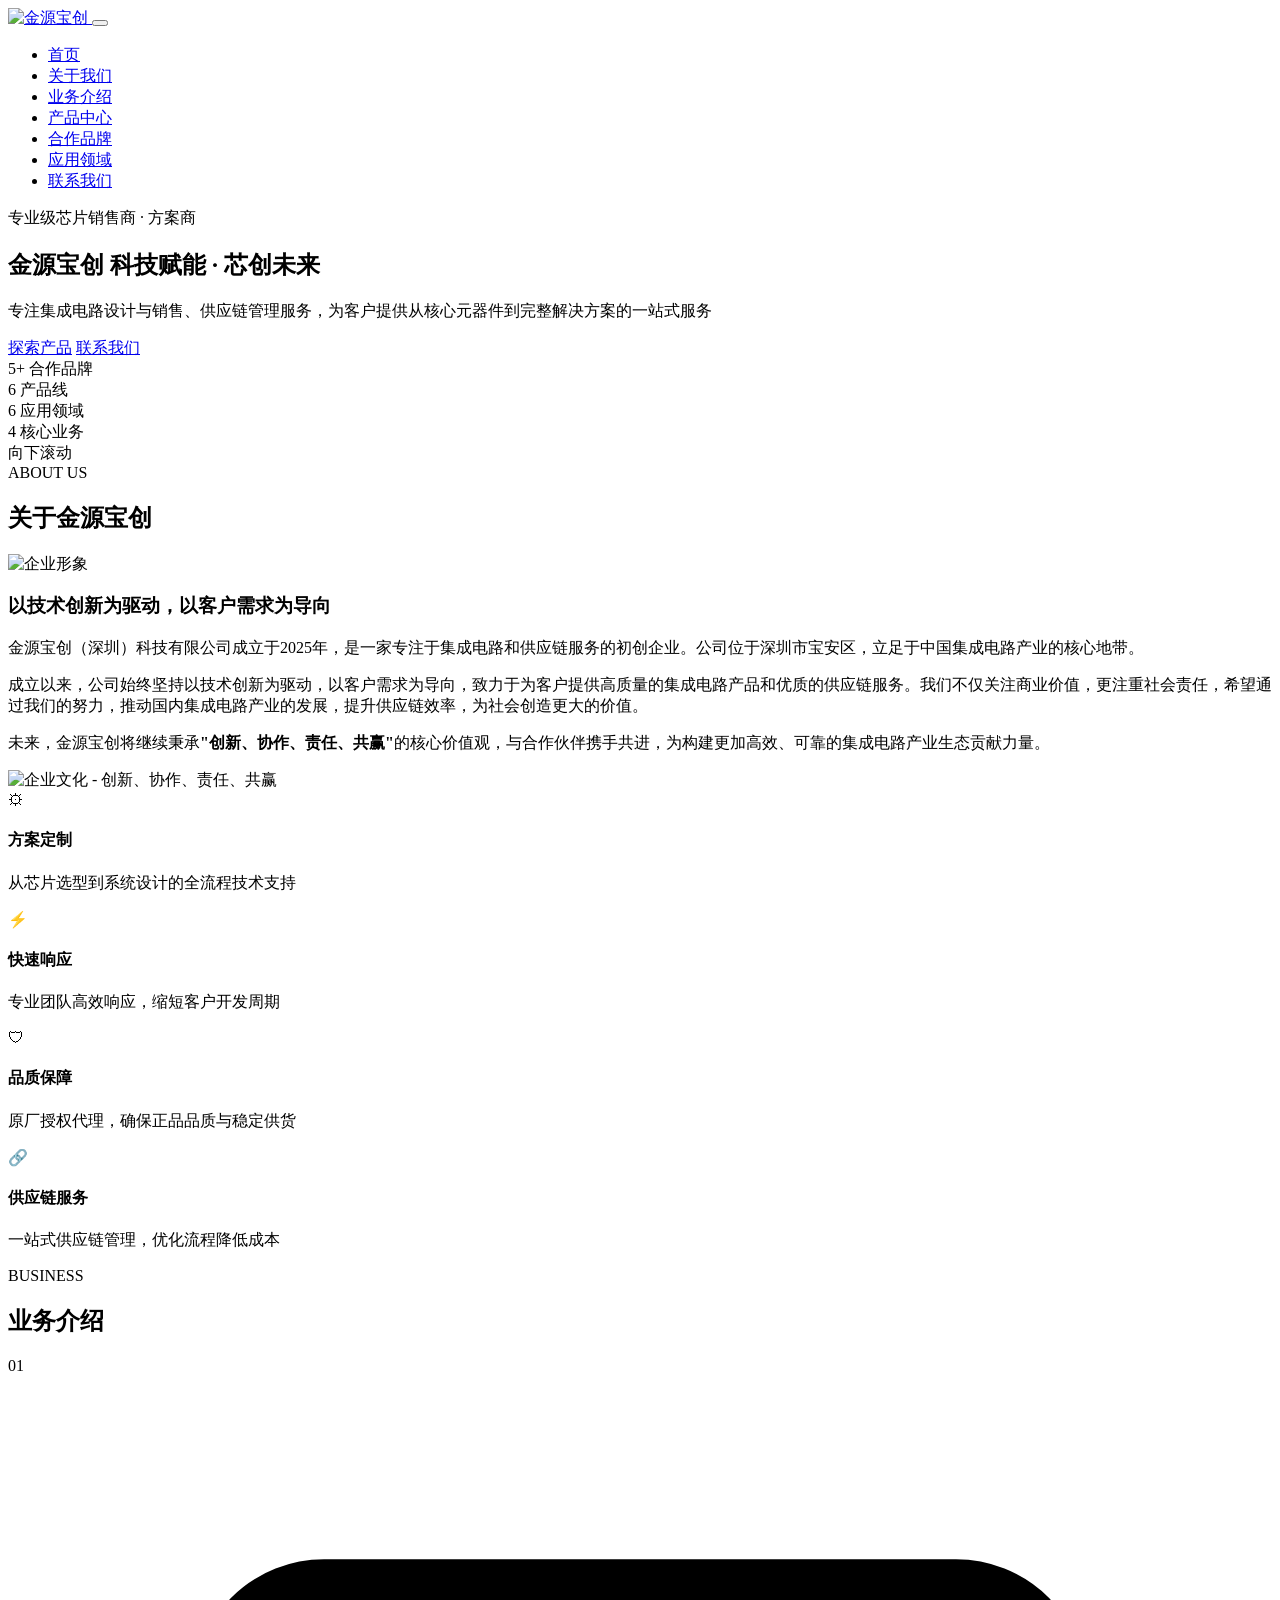
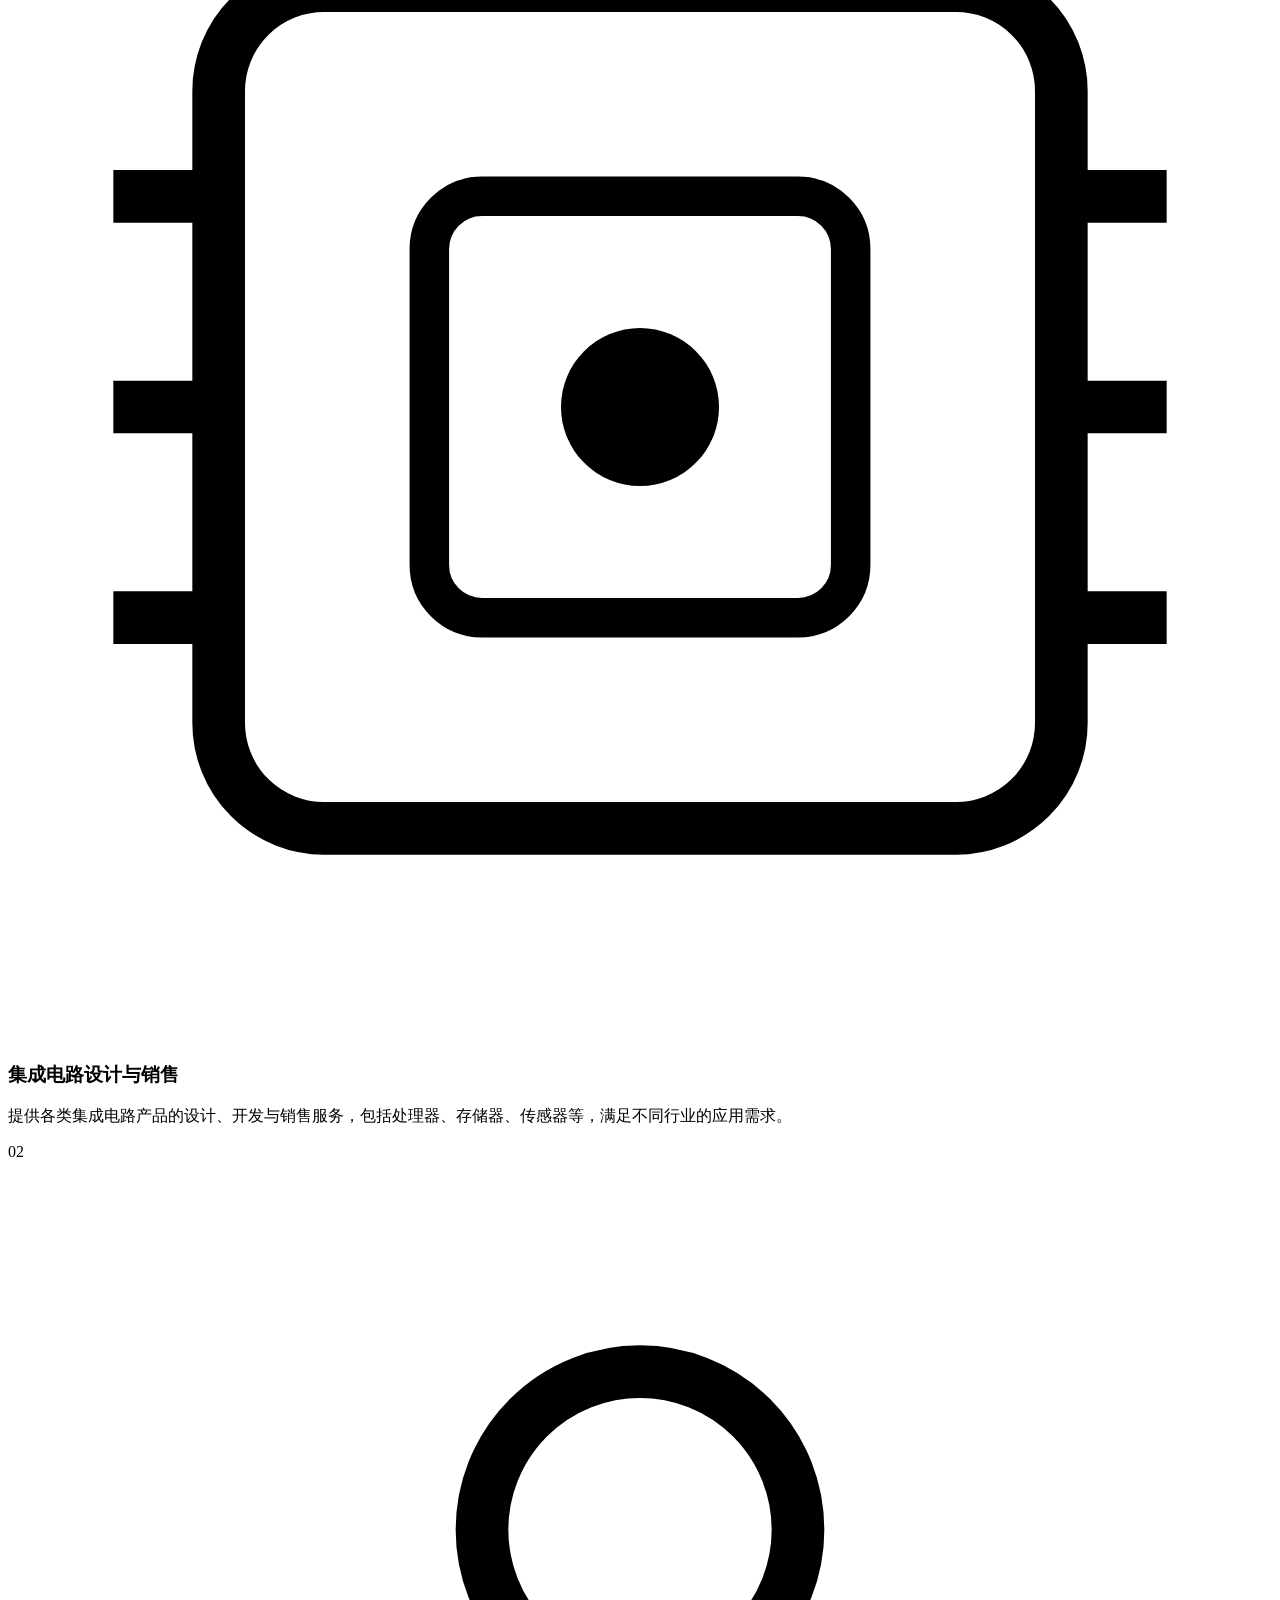
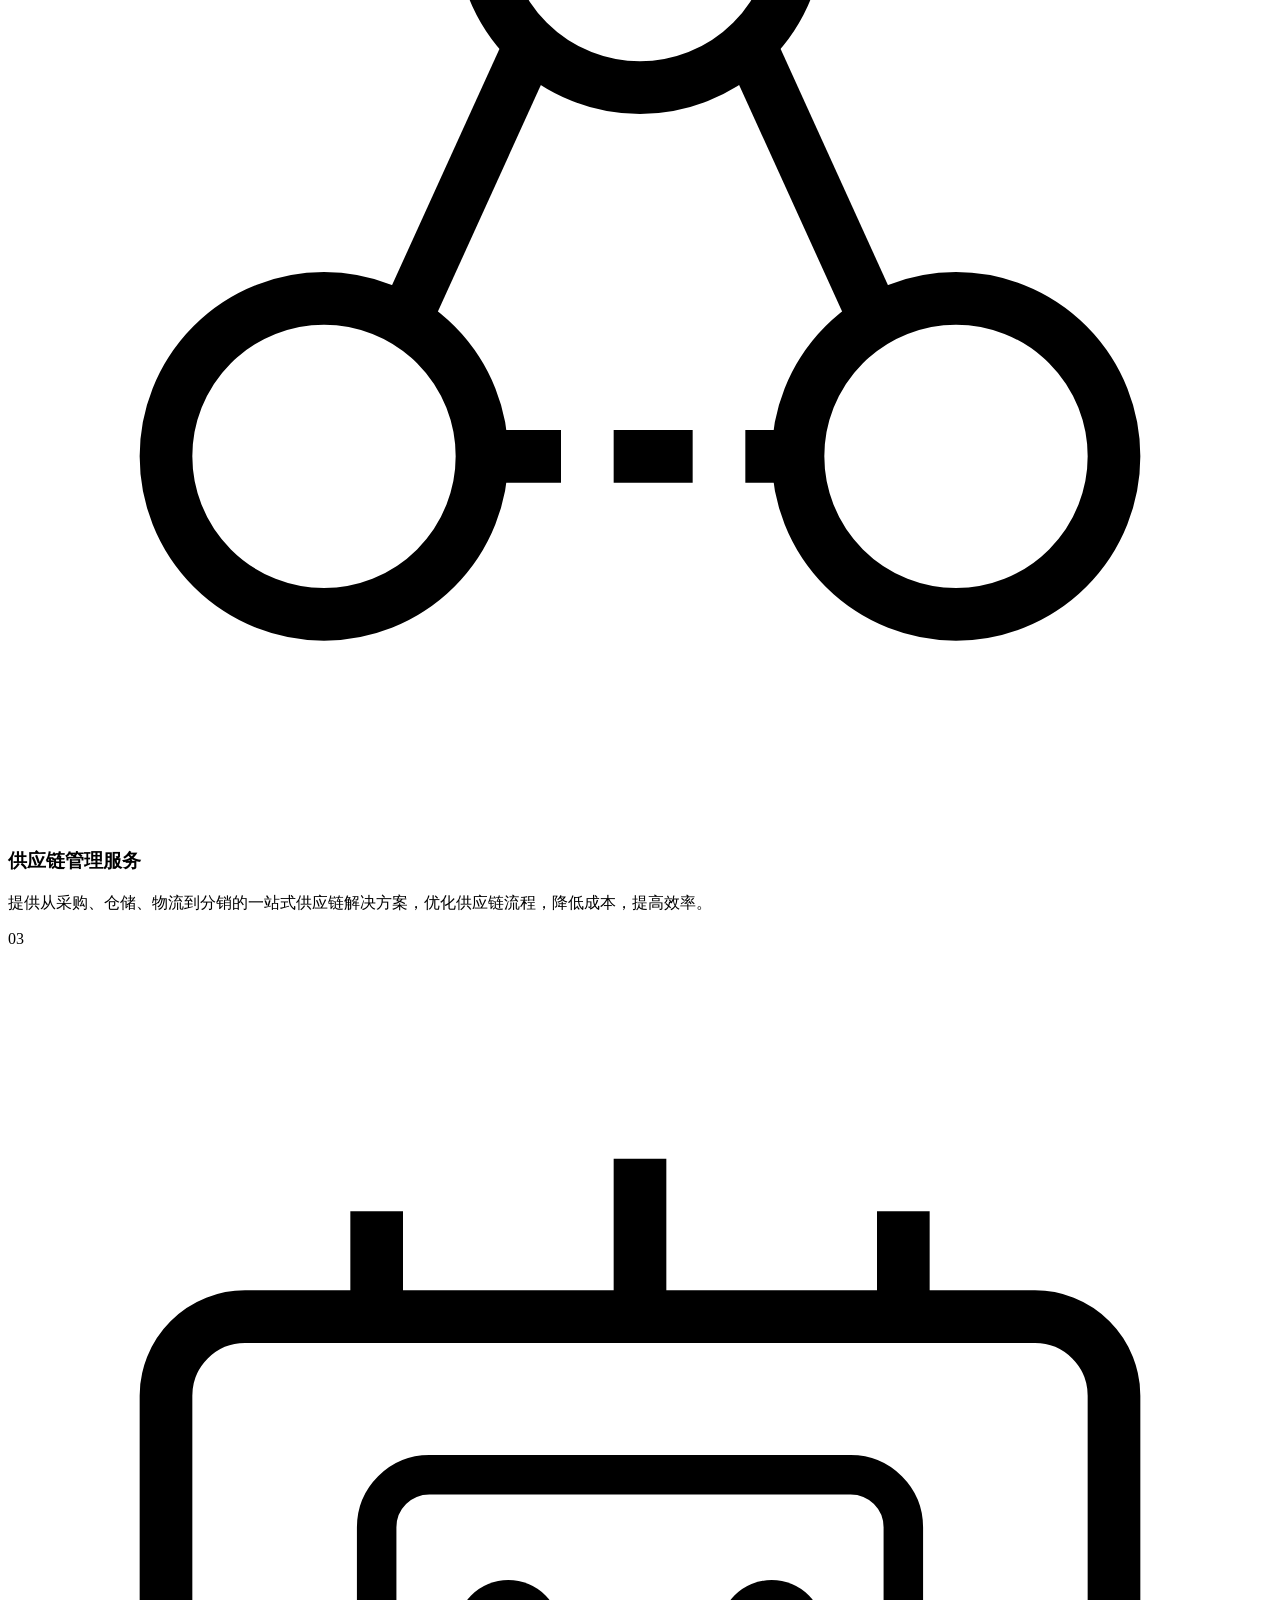
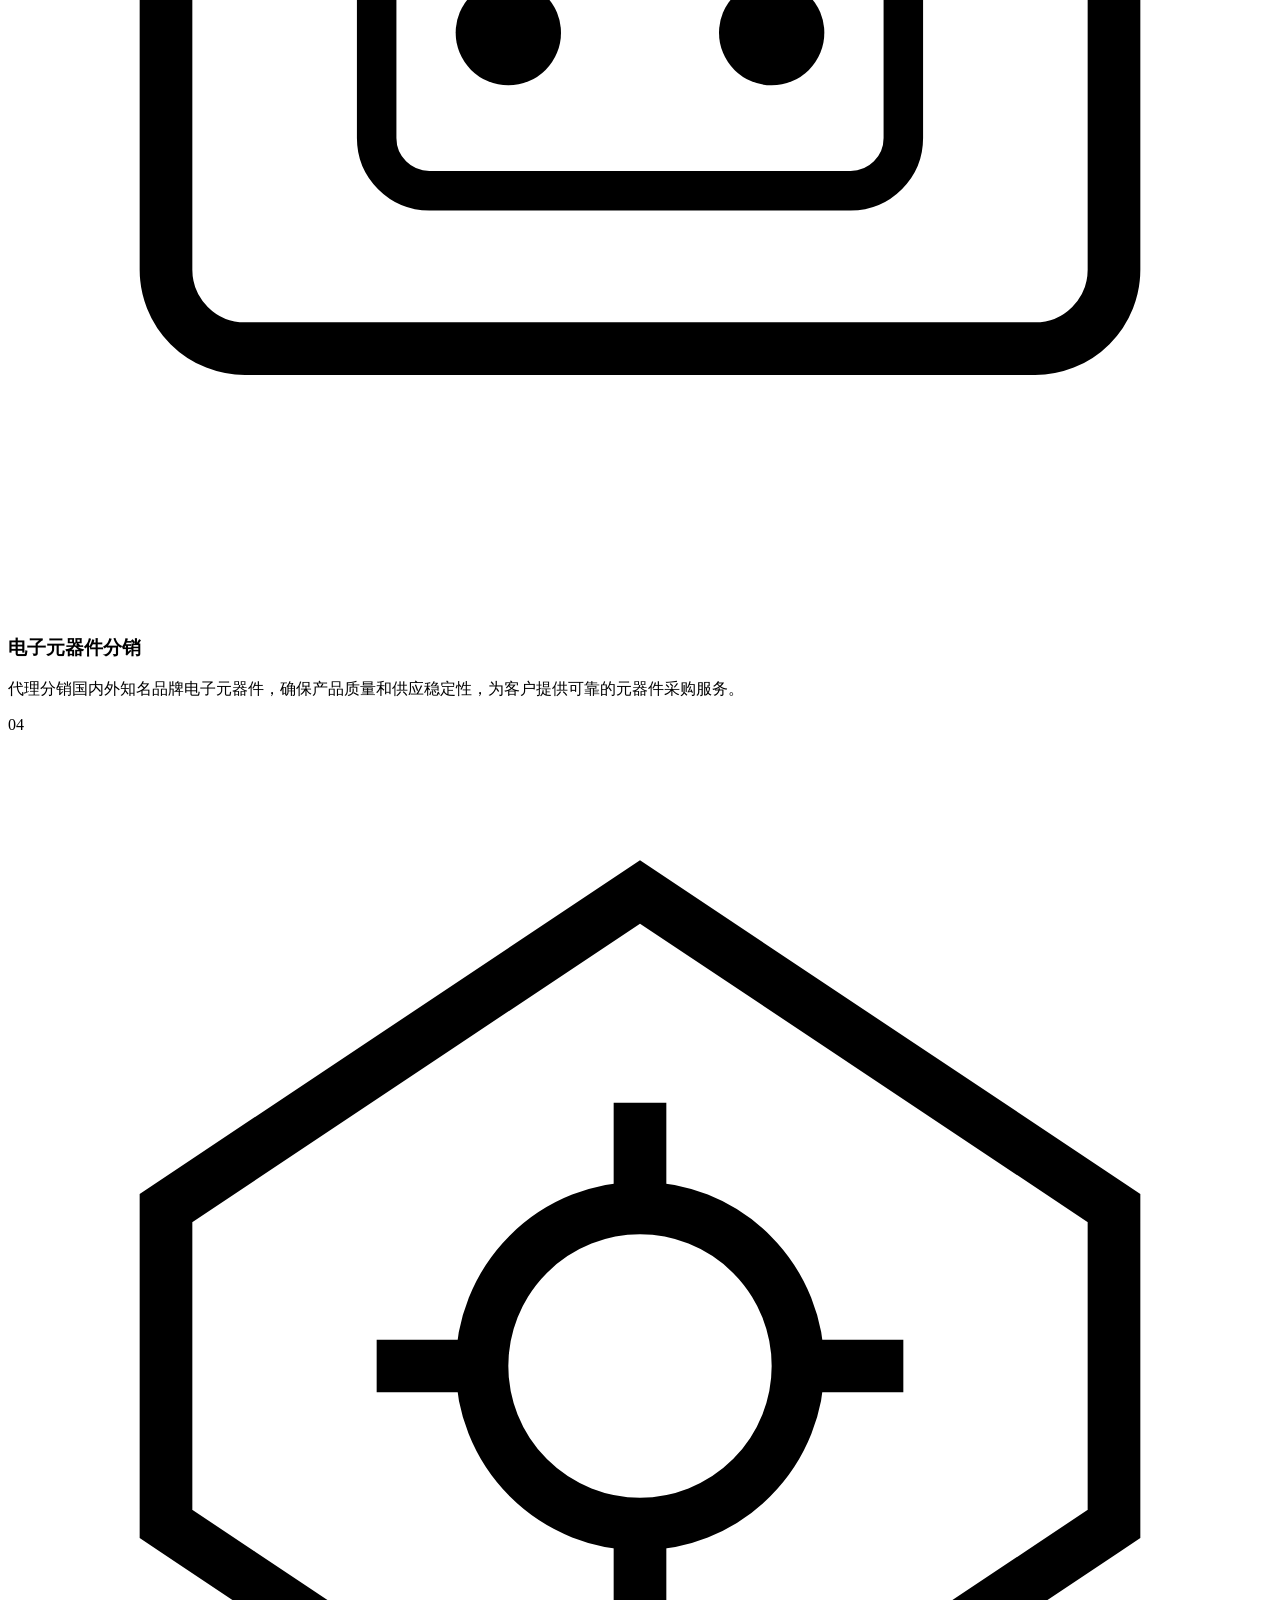
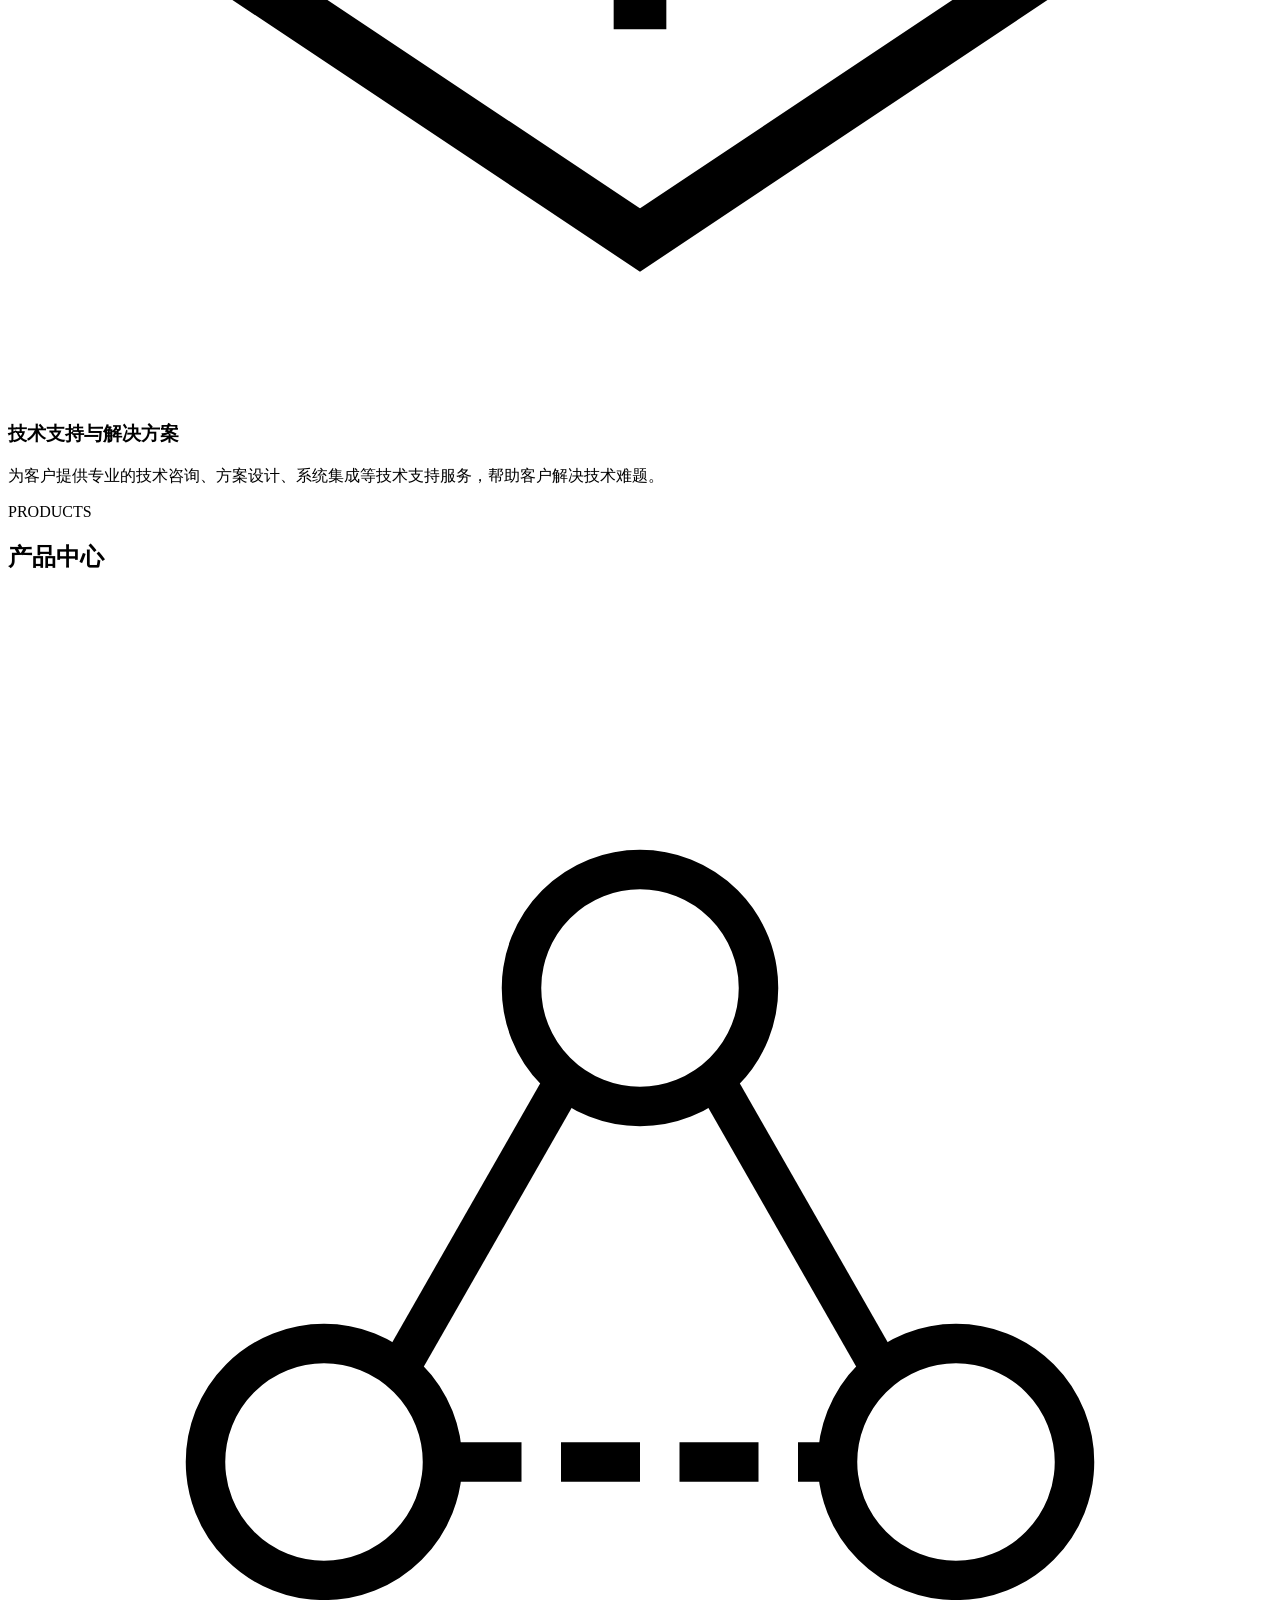
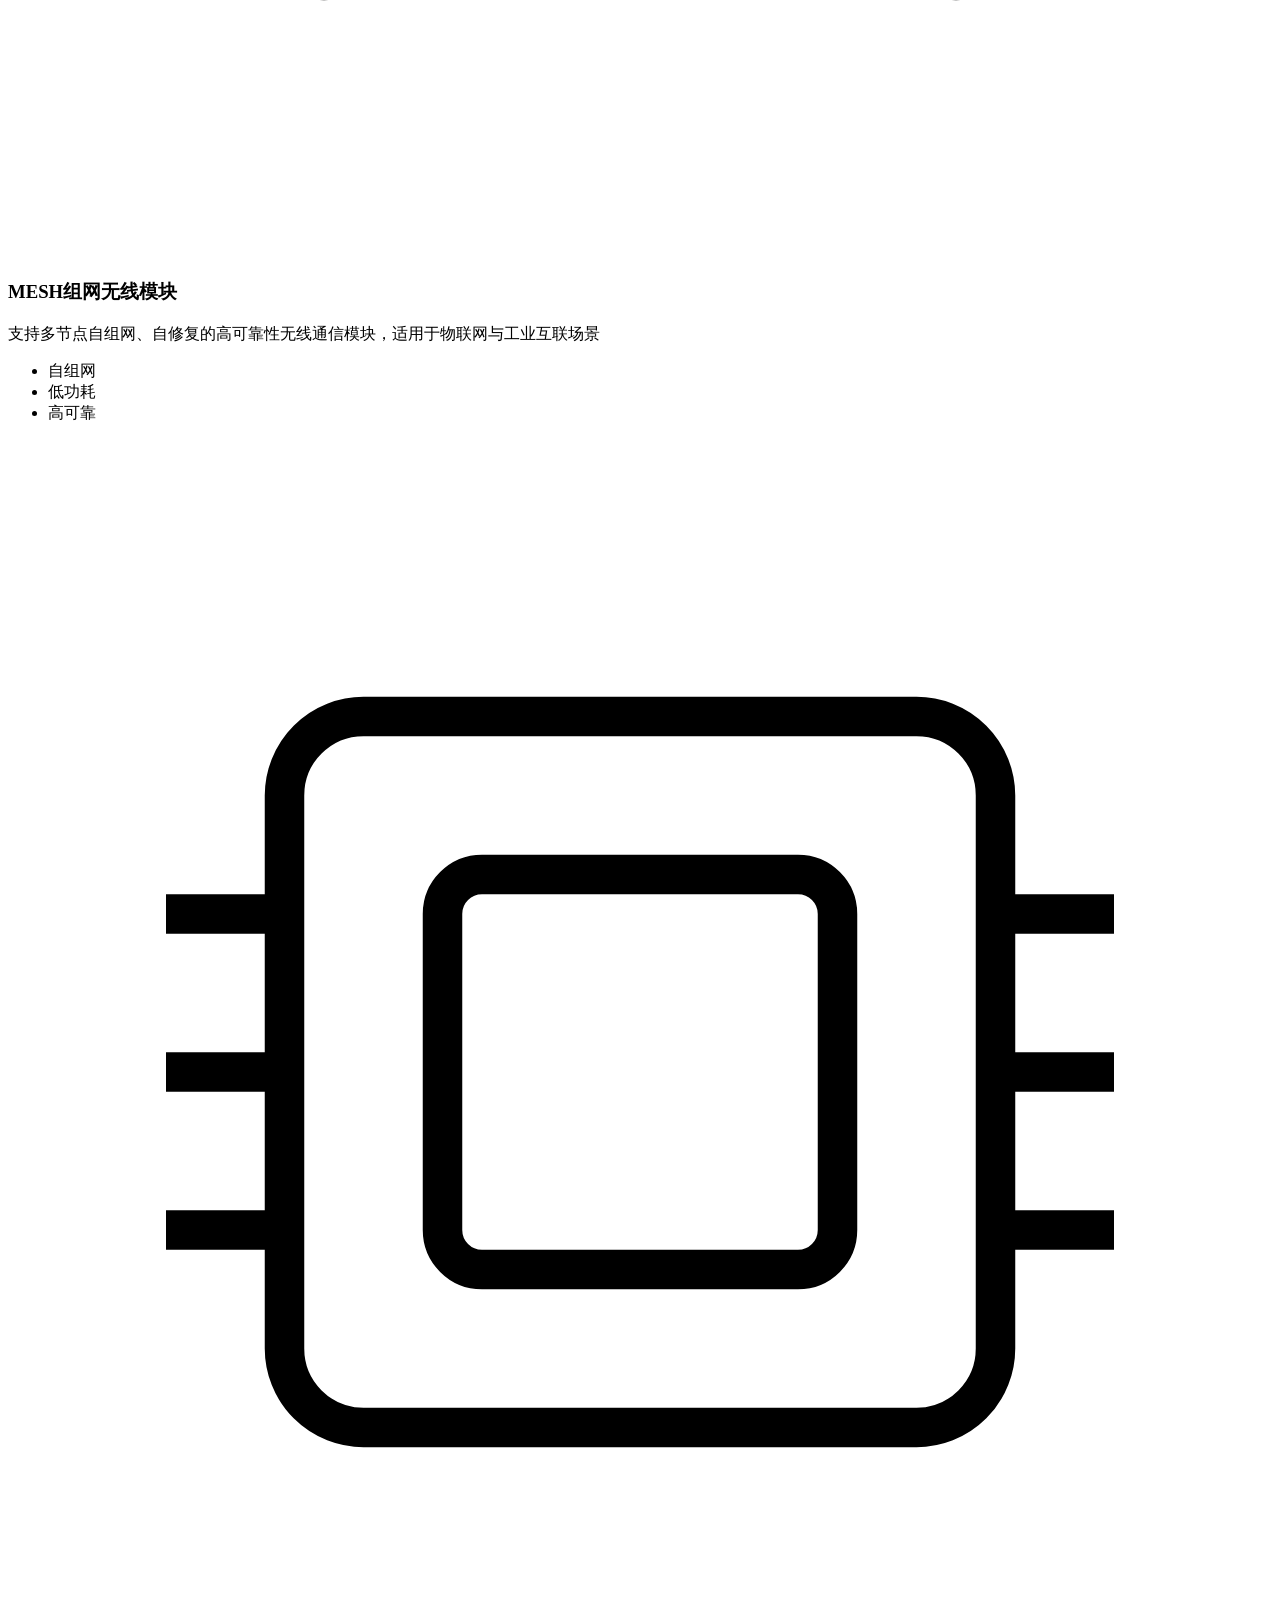
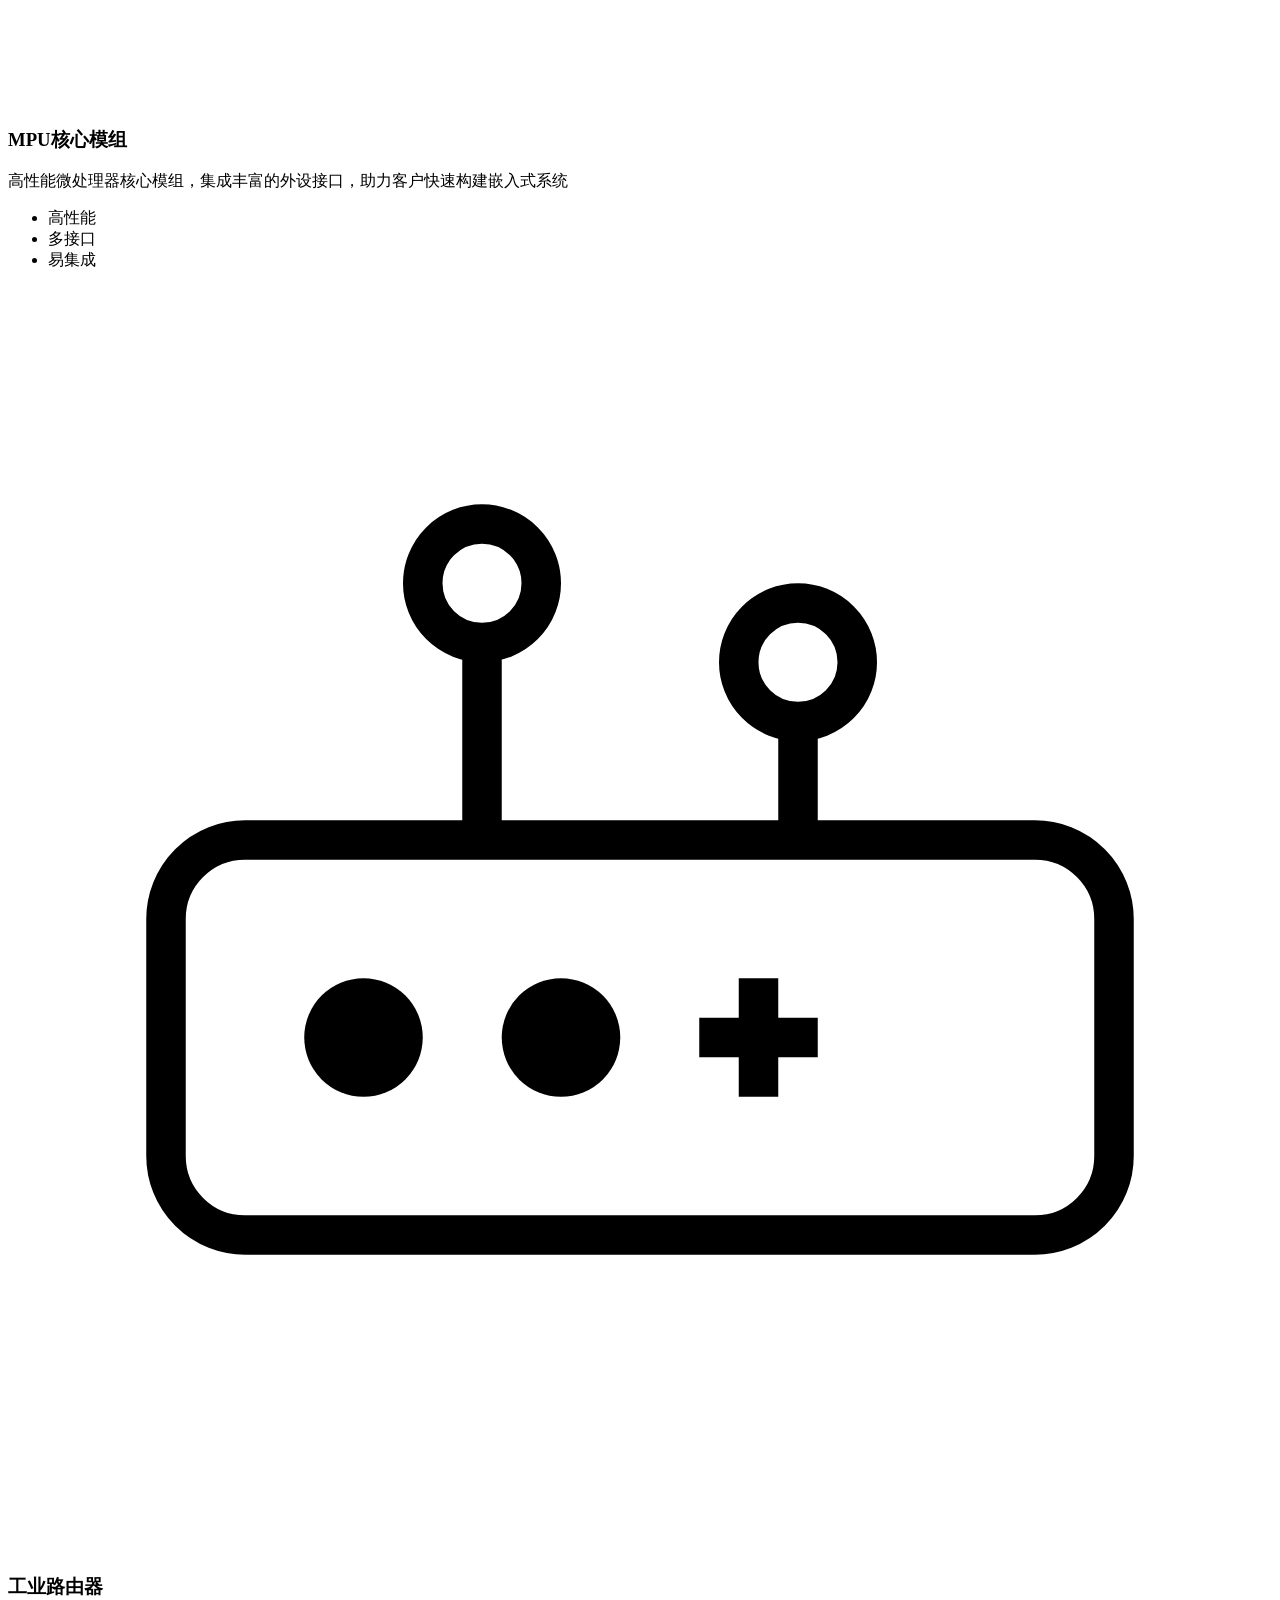
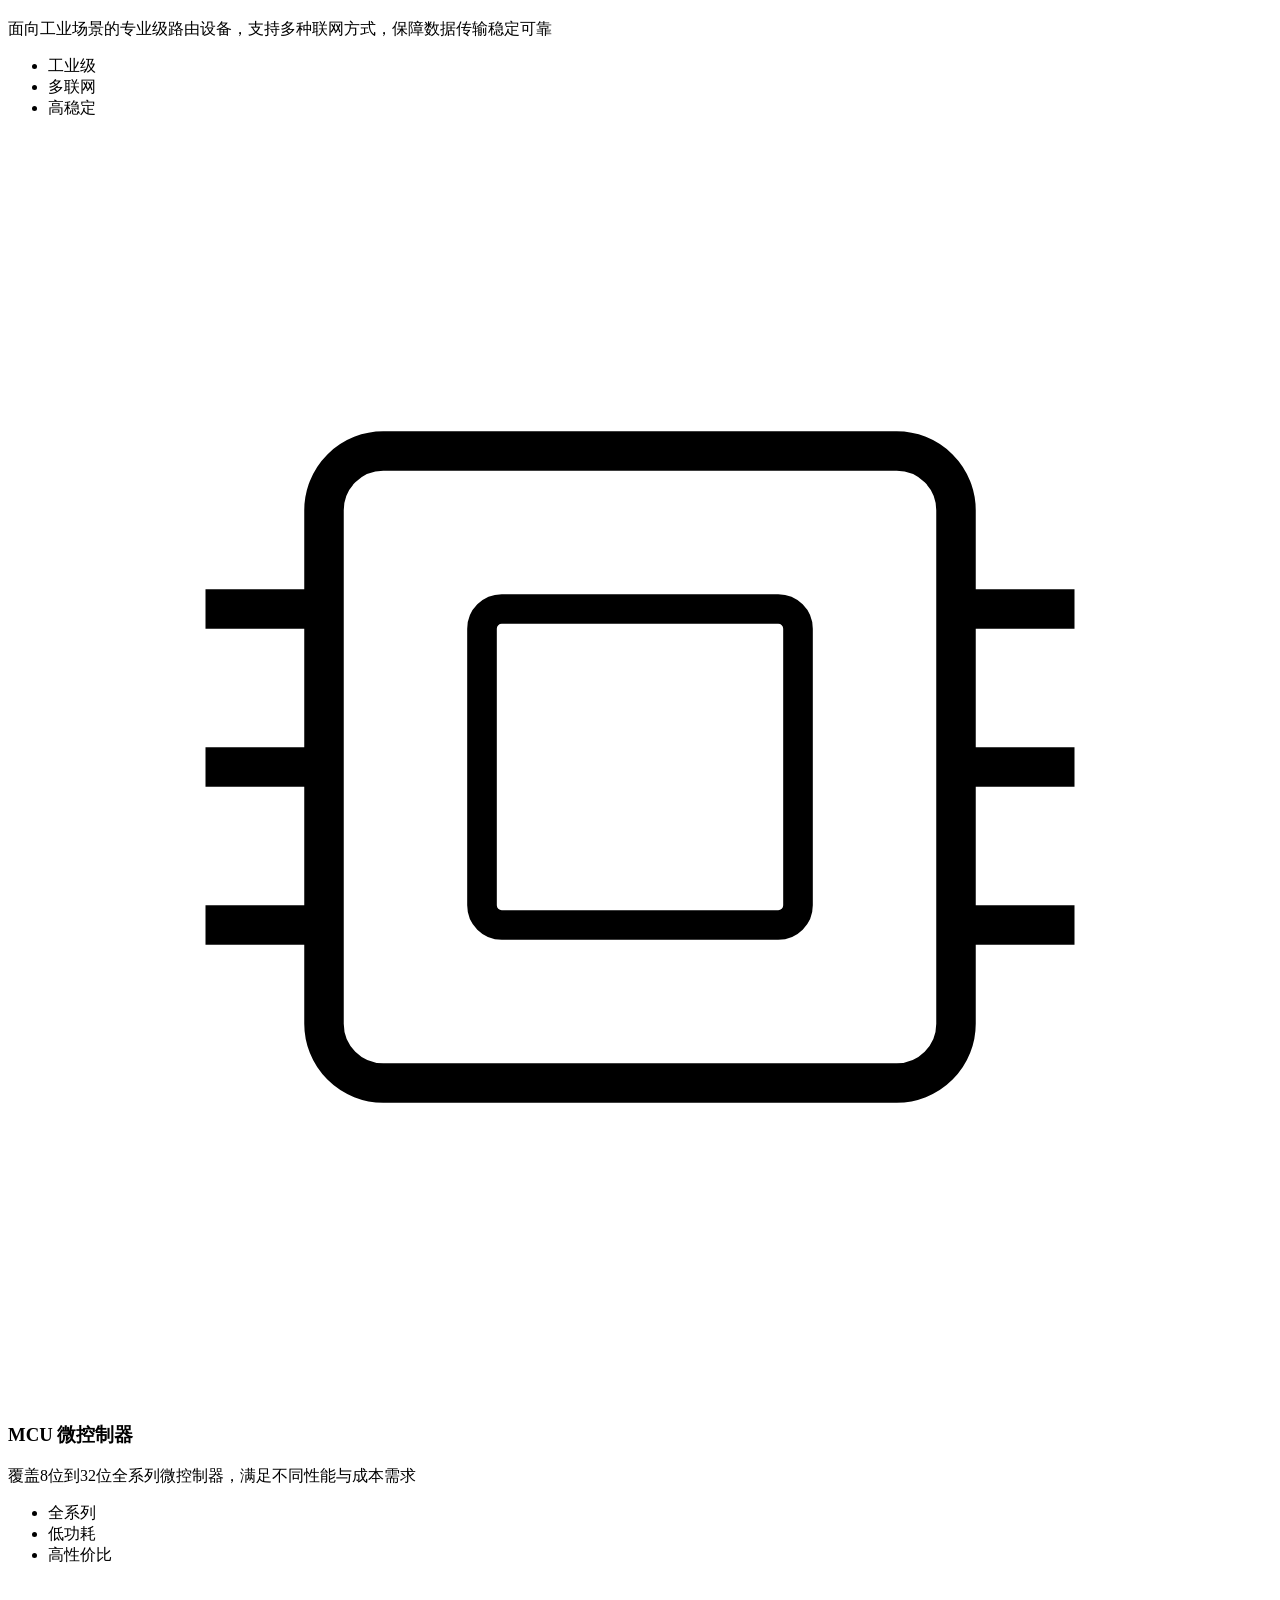
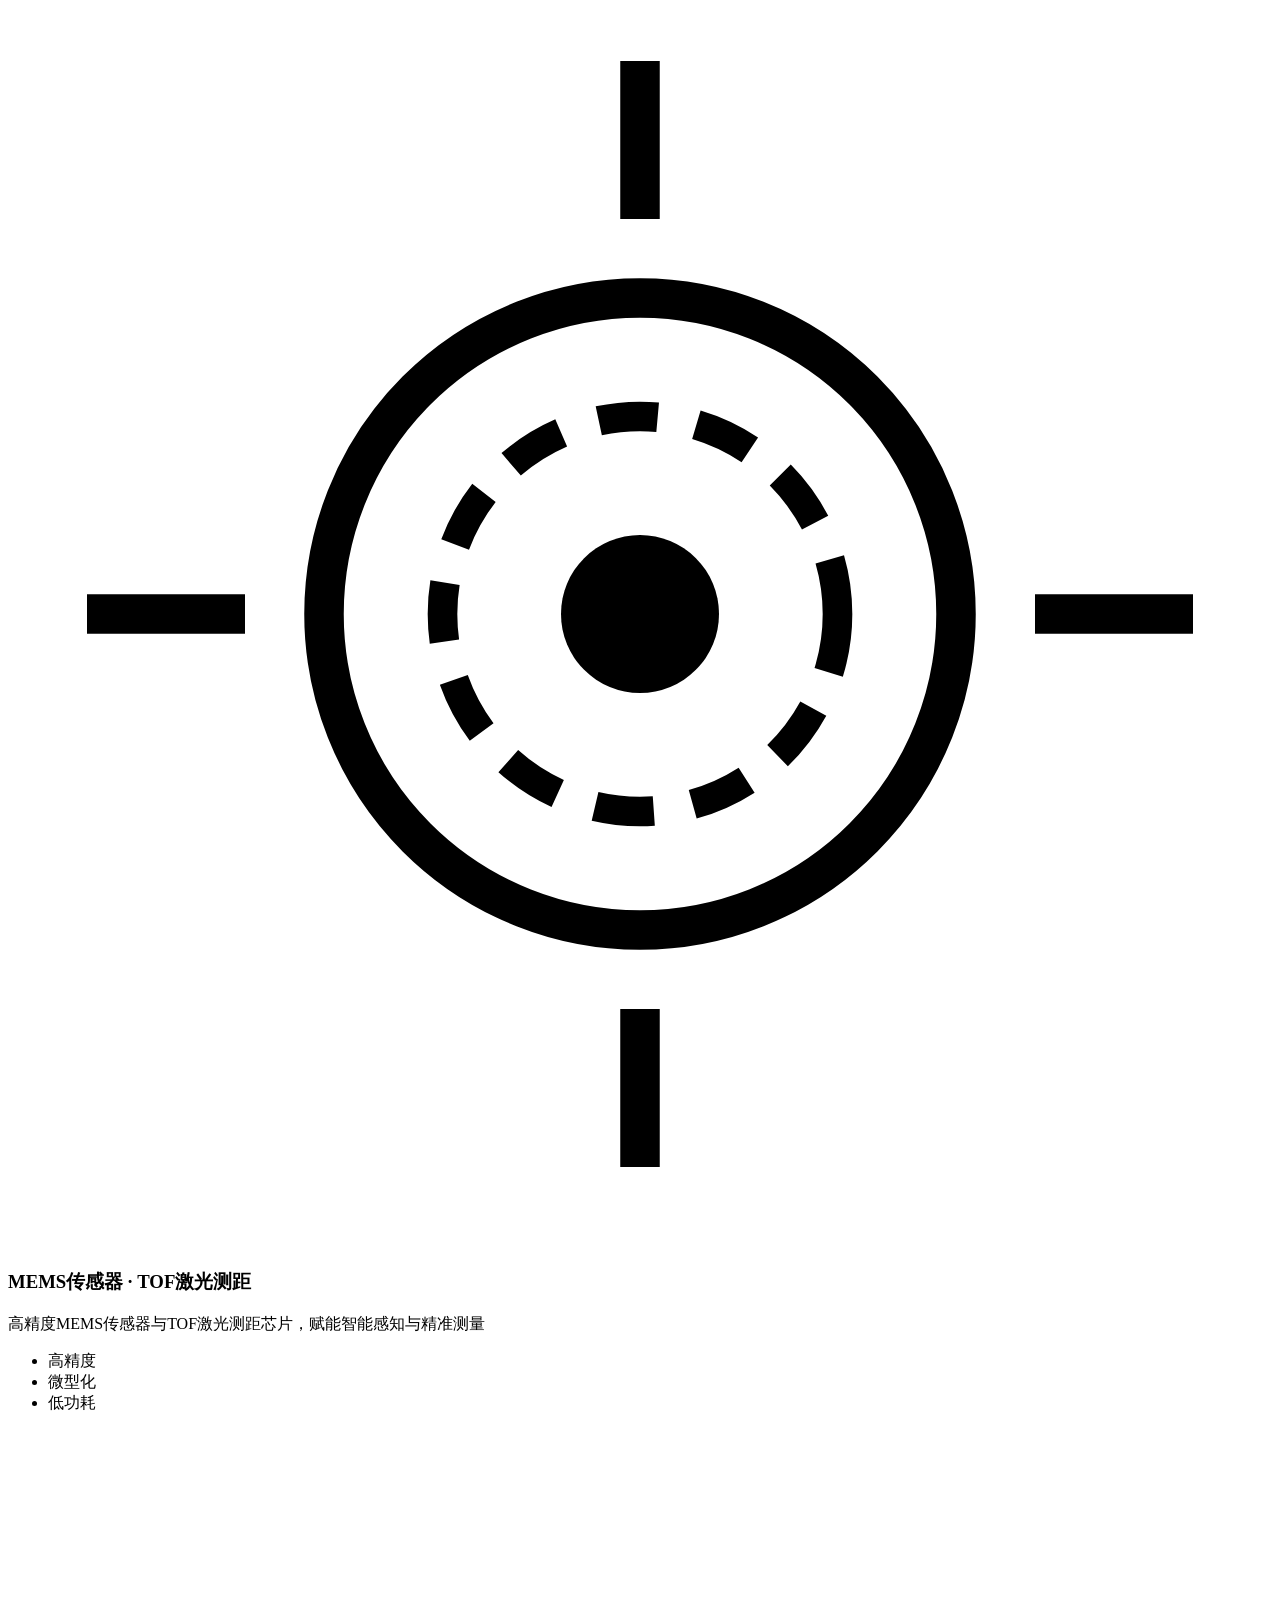
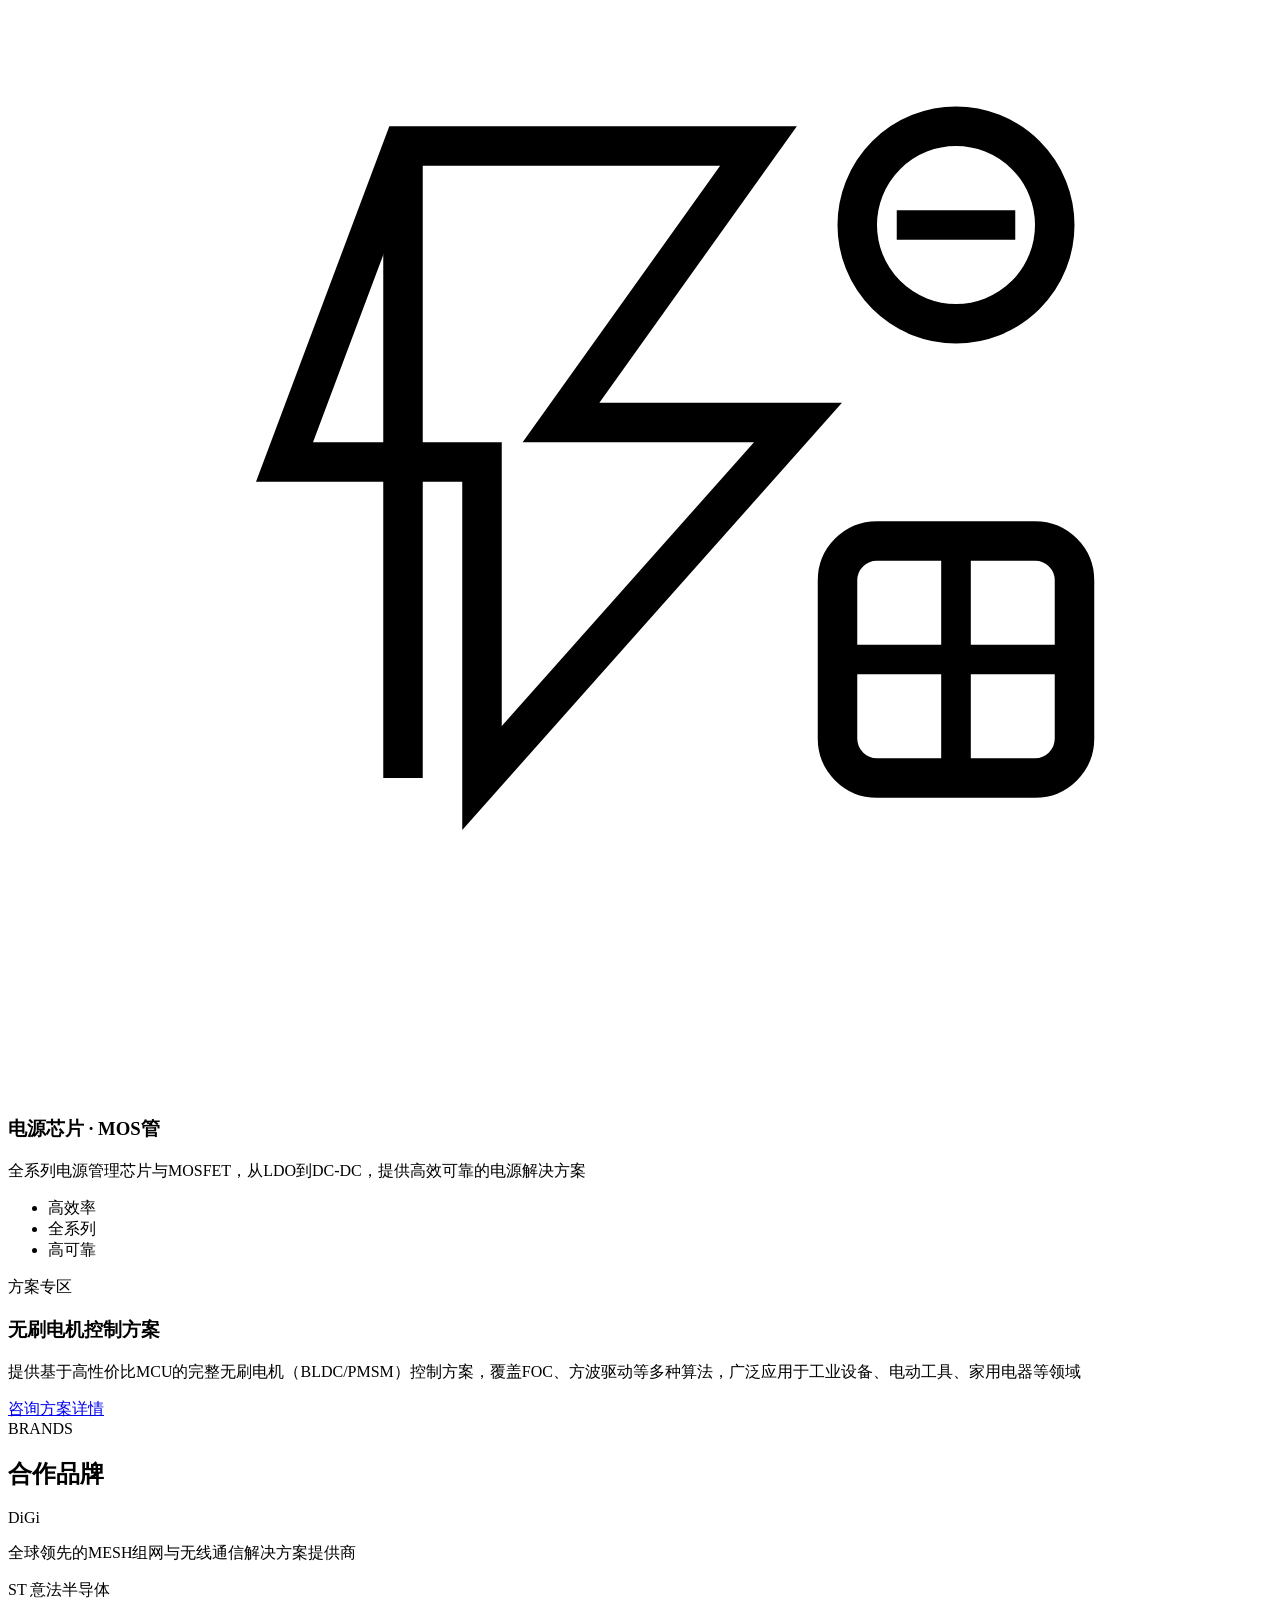
==== index.html @ c4d8aa49 "Add files via upload" ====
<!DOCTYPE html>
<html lang="zh-CN">
<head>
    <meta charset="UTF-8">
    <meta name="viewport" content="width=device-width, initial-scale=1.0">
    <meta name="description" content="金源宝创（深圳）科技有限公司 - 专业级芯片销售商、方案商，专注集成电路设计与销售、供应链管理、电子元器件分销及技术支持">
    <meta name="keywords" content="金源宝创,芯片,MCU,MEMS传感器,无线模块,电源芯片,DiGi,ST意法半导体,国民技术,兆讯,中微爱芯,集成电路">
    <title>金源宝创（深圳）科技有限公司 | 专业级芯片销售商 · 方案商</title>
    <link rel="stylesheet" href="css/style.css">
    <link rel="preconnect" href="https://fonts.googleapis.com">
    <link rel="preconnect" href="https://fonts.gstatic.com" crossorigin>
    <link href="https://fonts.googleapis.com/css2?family=Noto+Sans+SC:wght@300;400;500;700;900&display=swap" rel="stylesheet">
</head>
<body>

    <!-- ====== 导航栏 ====== -->
    <nav class="navbar" id="navbar">
        <div class="container nav-container">
            <a href="#home" class="logo">
                <img src="images/logo.png" alt="金源宝创" class="logo-img">
            </a>
            <button class="nav-toggle" id="navToggle" aria-label="菜单">
                <span></span><span></span><span></span>
            </button>
            <ul class="nav-links" id="navLinks">
                <li><a href="#home">首页</a></li>
                <li><a href="#about">关于我们</a></li>
                <li><a href="#business">业务介绍</a></li>
                <li><a href="#products">产品中心</a></li>
                <li><a href="#brands">合作品牌</a></li>
                <li><a href="#applications">应用领域</a></li>
                <li><a href="#contact">联系我们</a></li>
            </ul>
        </div>
    </nav>

    <!-- ====== 首屏 Hero ====== -->
    <section class="hero" id="home">
        <div class="hero-bg">
            <div class="circuit-lines"></div>
            <div class="hero-glow"></div>
        </div>
        <div class="container hero-content">
            <div class="hero-badge">专业级芯片销售商 · 方案商</div>
            <h1 class="hero-title">
                <span class="title-line">金源宝创</span>
                <span class="title-line accent">科技赋能 · 芯创未来</span>
            </h1>
            <p class="hero-subtitle">专注集成电路设计与销售、供应链管理服务，为客户提供从核心元器件到完整解决方案的一站式服务</p>
            <div class="hero-actions">
                <a href="#products" class="btn btn-primary">探索产品</a>
                <a href="#contact" class="btn btn-outline">联系我们</a>
            </div>
            <div class="hero-stats">
                <div class="stat-item">
                    <span class="stat-number">5+</span>
                    <span class="stat-label">合作品牌</span>
                </div>
                <div class="stat-item">
                    <span class="stat-number">6</span>
                    <span class="stat-label">产品线</span>
                </div>
                <div class="stat-item">
                    <span class="stat-number">6</span>
                    <span class="stat-label">应用领域</span>
                </div>
                <div class="stat-item">
                    <span class="stat-number">4</span>
                    <span class="stat-label">核心业务</span>
                </div>
            </div>
        </div>
        <div class="scroll-indicator">
            <span>向下滚动</span>
            <div class="scroll-arrow"></div>
        </div>
    </section>

    <!-- ====== 关于我们 ====== -->
    <section class="section about" id="about">
        <div class="container">
            <div class="section-header">
                <span class="section-tag">ABOUT US</span>
                <h2 class="section-title">关于金源宝创</h2>
                <div class="section-divider"></div>
            </div>
            <div class="about-layout">
                <div class="about-image-wrap">
                    <img src="images/company-image.jpg" alt="企业形象" class="about-image">
                </div>
                <div class="about-main">
                    <div class="about-intro">
                        <h3>以技术创新为驱动，以客户需求为导向</h3>
                        <p>金源宝创（深圳）科技有限公司成立于2025年，是一家专注于集成电路和供应链服务的初创企业。公司位于深圳市宝安区，立足于中国集成电路产业的核心地带。</p>
                        <p>成立以来，公司始终坚持以技术创新为驱动，以客户需求为导向，致力于为客户提供高质量的集成电路产品和优质的供应链服务。我们不仅关注商业价值，更注重社会责任，希望通过我们的努力，推动国内集成电路产业的发展，提升供应链效率，为社会创造更大的价值。</p>
                        <p>未来，金源宝创将继续秉承<strong>"创新、协作、责任、共赢"</strong>的核心价值观，与合作伙伴携手共进，为构建更加高效、可靠的集成电路产业生态贡献力量。</p>
                    </div>
                    <div class="culture-banner">
                        <img src="images/culture-image.png" alt="企业文化 - 创新、协作、责任、共赢" class="culture-image">
                    </div>
                </div>
                <div class="about-features">
                    <div class="feature-card">
                        <div class="feature-icon">⚙</div>
                        <h4>方案定制</h4>
                        <p>从芯片选型到系统设计的全流程技术支持</p>
                    </div>
                    <div class="feature-card">
                        <div class="feature-icon">⚡</div>
                        <h4>快速响应</h4>
                        <p>专业团队高效响应，缩短客户开发周期</p>
                    </div>
                    <div class="feature-card">
                        <div class="feature-icon">🛡</div>
                        <h4>品质保障</h4>
                        <p>原厂授权代理，确保正品品质与稳定供货</p>
                    </div>
                    <div class="feature-card">
                        <div class="feature-icon">🔗</div>
                        <h4>供应链服务</h4>
                        <p>一站式供应链管理，优化流程降低成本</p>
                    </div>
                </div>
            </div>
        </div>
    </section>

    <!-- ====== 业务介绍 ====== -->
    <section class="section business" id="business">
        <div class="container">
            <div class="section-header light">
                <span class="section-tag">BUSINESS</span>
                <h2 class="section-title">业务介绍</h2>
                <div class="section-divider"></div>
            </div>
            <div class="business-grid">
                <div class="business-card">
                    <div class="business-number">01</div>
                    <div class="business-icon">
                        <svg viewBox="0 0 48 48" fill="none"><rect x="8" y="8" width="32" height="32" rx="4" stroke="currentColor" stroke-width="2"/><rect x="16" y="16" width="16" height="16" rx="2" stroke="currentColor" stroke-width="1.5"/><circle cx="24" cy="24" r="3" fill="currentColor"/><line x1="8" y1="16" x2="4" y2="16" stroke="currentColor" stroke-width="2"/><line x1="8" y1="24" x2="4" y2="24" stroke="currentColor" stroke-width="2"/><line x1="8" y1="32" x2="4" y2="32" stroke="currentColor" stroke-width="2"/><line x1="40" y1="16" x2="44" y2="16" stroke="currentColor" stroke-width="2"/><line x1="40" y1="24" x2="44" y2="24" stroke="currentColor" stroke-width="2"/><line x1="40" y1="32" x2="44" y2="32" stroke="currentColor" stroke-width="2"/></svg>
                    </div>
                    <h3>集成电路设计与销售</h3>
                    <p>提供各类集成电路产品的设计、开发与销售服务，包括处理器、存储器、传感器等，满足不同行业的应用需求。</p>
                </div>
                <div class="business-card">
                    <div class="business-number">02</div>
                    <div class="business-icon">
                        <svg viewBox="0 0 48 48" fill="none"><circle cx="24" cy="14" r="6" stroke="currentColor" stroke-width="2"/><circle cx="12" cy="34" r="6" stroke="currentColor" stroke-width="2"/><circle cx="36" cy="34" r="6" stroke="currentColor" stroke-width="2"/><line x1="20" y1="18" x2="15" y2="29" stroke="currentColor" stroke-width="2"/><line x1="28" y1="18" x2="33" y2="29" stroke="currentColor" stroke-width="2"/><line x1="18" y1="34" x2="30" y2="34" stroke="currentColor" stroke-width="2" stroke-dasharray="3 2"/></svg>
                    </div>
                    <h3>供应链管理服务</h3>
                    <p>提供从采购、仓储、物流到分销的一站式供应链解决方案，优化供应链流程，降低成本，提高效率。</p>
                </div>
                <div class="business-card">
                    <div class="business-number">03</div>
                    <div class="business-icon">
                        <svg viewBox="0 0 48 48" fill="none"><rect x="6" y="14" width="36" height="24" rx="3" stroke="currentColor" stroke-width="2"/><rect x="14" y="20" width="20" height="12" rx="2" stroke="currentColor" stroke-width="1.5"/><circle cx="19" cy="26" r="2" fill="currentColor"/><circle cx="29" cy="26" r="2" fill="currentColor"/><line x1="14" y1="10" x2="14" y2="14" stroke="currentColor" stroke-width="2"/><line x1="24" y1="8" x2="24" y2="14" stroke="currentColor" stroke-width="2"/><line x1="34" y1="10" x2="34" y2="14" stroke="currentColor" stroke-width="2"/></svg>
                    </div>
                    <h3>电子元器件分销</h3>
                    <p>代理分销国内外知名品牌电子元器件，确保产品质量和供应稳定性，为客户提供可靠的元器件采购服务。</p>
                </div>
                <div class="business-card">
                    <div class="business-number">04</div>
                    <div class="business-icon">
                        <svg viewBox="0 0 48 48" fill="none"><path d="M24 6L6 18v12l18 12 18-12V18L24 6z" stroke="currentColor" stroke-width="2"/><circle cx="24" cy="24" r="6" stroke="currentColor" stroke-width="2"/><path d="M24 18v-4M24 34v-4M30 24h4M18 24h-4" stroke="currentColor" stroke-width="2"/></svg>
                    </div>
                    <h3>技术支持与解决方案</h3>
                    <p>为客户提供专业的技术咨询、方案设计、系统集成等技术支持服务，帮助客户解决技术难题。</p>
                </div>
            </div>
        </div>
    </section>

    <!-- ====== 产品中心 ====== -->
    <section class="section products" id="products">
        <div class="container">
            <div class="section-header">
                <span class="section-tag">PRODUCTS</span>
                <h2 class="section-title">产品中心</h2>
                <div class="section-divider"></div>
            </div>
            <div class="products-grid">
                <div class="product-card">
                    <div class="product-icon-wrap">
                        <svg class="product-icon" viewBox="0 0 64 64" fill="none">
                            <circle cx="32" cy="20" r="6" stroke="currentColor" stroke-width="2"/>
                            <circle cx="16" cy="44" r="6" stroke="currentColor" stroke-width="2"/>
                            <circle cx="48" cy="44" r="6" stroke="currentColor" stroke-width="2"/>
                            <line x1="28" y1="25" x2="20" y2="39" stroke="currentColor" stroke-width="2"/>
                            <line x1="36" y1="25" x2="44" y2="39" stroke="currentColor" stroke-width="2"/>
                            <line x1="22" y1="44" x2="42" y2="44" stroke="currentColor" stroke-width="2" stroke-dasharray="4 2"/>
                        </svg>
                    </div>
                    <h3>MESH组网无线模块</h3>
                    <p>支持多节点自组网、自修复的高可靠性无线通信模块，适用于物联网与工业互联场景</p>
                    <ul class="product-tags">
                        <li>自组网</li>
                        <li>低功耗</li>
                        <li>高可靠</li>
                    </ul>
                </div>
                <div class="product-card">
                    <div class="product-icon-wrap">
                        <svg class="product-icon" viewBox="0 0 64 64" fill="none">
                            <rect x="14" y="14" width="36" height="36" rx="4" stroke="currentColor" stroke-width="2"/>
                            <rect x="22" y="22" width="20" height="20" rx="2" stroke="currentColor" stroke-width="2"/>
                            <line x1="14" y1="24" x2="8" y2="24" stroke="currentColor" stroke-width="2"/>
                            <line x1="14" y1="32" x2="8" y2="32" stroke="currentColor" stroke-width="2"/>
                            <line x1="14" y1="40" x2="8" y2="40" stroke="currentColor" stroke-width="2"/>
                            <line x1="50" y1="24" x2="56" y2="24" stroke="currentColor" stroke-width="2"/>
                            <line x1="50" y1="32" x2="56" y2="32" stroke="currentColor" stroke-width="2"/>
                            <line x1="50" y1="40" x2="56" y2="40" stroke="currentColor" stroke-width="2"/>
                        </svg>
                    </div>
                    <h3>MPU核心模组</h3>
                    <p>高性能微处理器核心模组，集成丰富的外设接口，助力客户快速构建嵌入式系统</p>
                    <ul class="product-tags">
                        <li>高性能</li>
                        <li>多接口</li>
                        <li>易集成</li>
                    </ul>
                </div>
                <div class="product-card">
                    <div class="product-icon-wrap">
                        <svg class="product-icon" viewBox="0 0 64 64" fill="none">
                            <rect x="8" y="28" width="48" height="20" rx="4" stroke="currentColor" stroke-width="2"/>
                            <circle cx="18" cy="38" r="3" fill="currentColor"/>
                            <circle cx="28" cy="38" r="3" fill="currentColor"/>
                            <line x1="38" y1="35" x2="38" y2="41" stroke="currentColor" stroke-width="2"/>
                            <line x1="35" y1="38" x2="41" y2="38" stroke="currentColor" stroke-width="2"/>
                            <path d="M24 28V18" stroke="currentColor" stroke-width="2"/>
                            <path d="M40 28V22" stroke="currentColor" stroke-width="2"/>
                            <circle cx="24" cy="15" r="3" stroke="currentColor" stroke-width="2"/>
                            <circle cx="40" cy="19" r="3" stroke="currentColor" stroke-width="2"/>
                        </svg>
                    </div>
                    <h3>工业路由器</h3>
                    <p>面向工业场景的专业级路由设备，支持多种联网方式，保障数据传输稳定可靠</p>
                    <ul class="product-tags">
                        <li>工业级</li>
                        <li>多联网</li>
                        <li>高稳定</li>
                    </ul>
                </div>
                <div class="product-card">
                    <div class="product-icon-wrap">
                        <svg class="product-icon" viewBox="0 0 64 64" fill="none">
                            <rect x="16" y="16" width="32" height="32" rx="3" stroke="currentColor" stroke-width="2"/>
                            <rect x="24" y="24" width="16" height="16" rx="1" stroke="currentColor" stroke-width="1.5"/>
                            <line x1="16" y1="24" x2="10" y2="24" stroke="currentColor" stroke-width="2"/>
                            <line x1="16" y1="32" x2="10" y2="32" stroke="currentColor" stroke-width="2"/>
                            <line x1="16" y1="40" x2="10" y2="40" stroke="currentColor" stroke-width="2"/>
                            <line x1="48" y1="24" x2="54" y2="24" stroke="currentColor" stroke-width="2"/>
                            <line x1="48" y1="32" x2="54" y2="32" stroke="currentColor" stroke-width="2"/>
                            <line x1="48" y1="40" x2="54" y2="40" stroke="currentColor" stroke-width="2"/>
                        </svg>
                    </div>
                    <h3>MCU 微控制器</h3>
                    <p>覆盖8位到32位全系列微控制器，满足不同性能与成本需求</p>
                    <ul class="product-tags">
                        <li>全系列</li>
                        <li>低功耗</li>
                        <li>高性价比</li>
                    </ul>
                </div>
                <div class="product-card">
                    <div class="product-icon-wrap">
                        <svg class="product-icon" viewBox="0 0 64 64" fill="none">
                            <circle cx="32" cy="32" r="16" stroke="currentColor" stroke-width="2"/>
                            <circle cx="32" cy="32" r="10" stroke="currentColor" stroke-width="1.5" stroke-dasharray="3 2"/>
                            <circle cx="32" cy="32" r="4" fill="currentColor"/>
                            <line x1="32" y1="4" x2="32" y2="12" stroke="currentColor" stroke-width="2"/>
                            <line x1="32" y1="52" x2="32" y2="60" stroke="currentColor" stroke-width="2"/>
                            <line x1="4" y1="32" x2="12" y2="32" stroke="currentColor" stroke-width="2"/>
                            <line x1="52" y1="32" x2="60" y2="32" stroke="currentColor" stroke-width="2"/>
                        </svg>
                    </div>
                    <h3>MEMS传感器 · TOF激光测距</h3>
                    <p>高精度MEMS传感器与TOF激光测距芯片，赋能智能感知与精准测量</p>
                    <ul class="product-tags">
                        <li>高精度</li>
                        <li>微型化</li>
                        <li>低功耗</li>
                    </ul>
                </div>
                <div class="product-card">
                    <div class="product-icon-wrap">
                        <svg class="product-icon" viewBox="0 0 64 64" fill="none">
                            <path d="M20 16V48" stroke="currentColor" stroke-width="2"/>
                            <path d="M20 16H38L28 30H40L24 48V32H14L20 16Z" stroke="currentColor" stroke-width="2"/>
                            <circle cx="48" cy="20" r="5" stroke="currentColor" stroke-width="2"/>
                            <path d="M45 20H51" stroke="currentColor" stroke-width="1.5"/>
                            <rect x="42" y="36" width="12" height="12" rx="2" stroke="currentColor" stroke-width="2"/>
                            <line x1="42" y1="42" x2="54" y2="42" stroke="currentColor" stroke-width="1.5"/>
                            <line x1="48" y1="36" x2="48" y2="48" stroke="currentColor" stroke-width="1.5"/>
                        </svg>
                    </div>
                    <h3>电源芯片 · MOS管</h3>
                    <p>全系列电源管理芯片与MOSFET，从LDO到DC-DC，提供高效可靠的电源解决方案</p>
                    <ul class="product-tags">
                        <li>高效率</li>
                        <li>全系列</li>
                        <li>高可靠</li>
                    </ul>
                </div>
            </div>
            <!-- 方案专区 -->
            <div class="solution-banner">
                <div class="solution-content">
                    <div class="solution-badge">方案专区</div>
                    <h3>无刷电机控制方案</h3>
                    <p>提供基于高性价比MCU的完整无刷电机（BLDC/PMSM）控制方案，覆盖FOC、方波驱动等多种算法，广泛应用于工业设备、电动工具、家用电器等领域</p>
                </div>
                <a href="#contact" class="btn btn-accent">咨询方案详情</a>
            </div>
        </div>
    </section>

    <!-- ====== 合作品牌 ====== -->
    <section class="section brands" id="brands">
        <div class="container">
            <div class="section-header">
                <span class="section-tag">BRANDS</span>
                <h2 class="section-title">合作品牌</h2>
                <div class="section-divider"></div>
            </div>
            <div class="brands-grid">
                <div class="brand-card">
                    <div class="brand-logo">
                        <span class="brand-name">DiGi</span>
                    </div>
                    <p class="brand-desc">全球领先的MESH组网与无线通信解决方案提供商</p>
                </div>
                <div class="brand-card">
                    <div class="brand-logo">
                        <span class="brand-name">ST</span>
                        <span class="brand-sub">意法半导体</span>
                    </div>
                    <p class="brand-desc">全球最大的半导体公司之一，MCU与传感器行业领导者</p>
                </div>
                <div class="brand-card">
                    <div class="brand-logo">
                        <span class="brand-name">国民技术</span>
                    </div>
                    <p class="brand-desc">国内领先的通用MCU与安全芯片厂商，覆盖多领域应用</p>
                </div>
                <div class="brand-card">
                    <div class="brand-logo">
                        <span class="brand-name">兆讯</span>
                    </div>
                    <p class="brand-desc">专业的通信芯片与模块方案供应商，专注无线连接技术</p>
                </div>
                <div class="brand-card">
                    <div class="brand-logo">
                        <span class="brand-name">中微爱芯</span>
                    </div>
                    <p class="brand-desc">国内知名的集成电路设计企业，提供高性价比芯片产品</p>
                </div>
            </div>
        </div>
    </section>

    <!-- ====== 应用领域 ====== -->
    <section class="section applications" id="applications">
        <div class="container">
            <div class="section-header">
                <span class="section-tag">APPLICATIONS</span>
                <h2 class="section-title">应用领域</h2>
                <div class="section-divider"></div>
            </div>
            <div class="app-grid">
                <div class="app-card" data-color="blue">
                    <div class="app-icon">🏭</div>
                    <h3>工业</h3>
                    <p>工业自动化、PLC控制、工业网关、远程监测</p>
                </div>
                <div class="app-card" data-color="green">
                    <div class="app-icon">🔋</div>
                    <h3>新能源</h3>
                    <p>BMS电池管理、充电桩、光伏逆变、储能系统</p>
                </div>
                <div class="app-card" data-color="red">
                    <div class="app-icon">🏥</div>
                    <h3>医疗</h3>
                    <p>医疗设备、健康监测、便携式诊疗仪器</p>
                </div>
                <div class="app-card" data-color="orange">
                    <div class="app-icon">🚗</div>
                    <h3>汽车</h3>
                    <p>车规级MCU、ADAS辅助驾驶、车载通信</p>
                </div>
                <div class="app-card" data-color="purple">
                    <div class="app-icon">🔒</div>
                    <h3>安防</h3>
                    <p>智能门禁、视频监控、入侵检测、安防传感</p>
                </div>
                <div class="app-card" data-color="teal">
                    <div class="app-icon">📱</div>
                    <h3>消费类</h3>
                    <p>智能家居、可穿戴设备、个人电子、家电控制</p>
                </div>
            </div>
        </div>
    </section>

    <!-- ====== 联系我们 ====== -->
    <section class="section contact" id="contact">
        <div class="container">
            <div class="section-header">
                <span class="section-tag">CONTACT</span>
                <h2 class="section-title">联系我们</h2>
                <div class="section-divider"></div>
            </div>
            <div class="contact-grid">
                <div class="contact-info">
                    <h3>金源宝创（深圳）科技有限公司</h3>
                    <p class="contact-desc">我们期待与您合作，为您提供专业的芯片产品与技术方案服务</p>
                    <div class="contact-items">
                        <div class="contact-item">
                            <div class="contact-icon">📍</div>
                            <div>
                                <span class="contact-label">公司地址</span>
                                <span class="contact-value">深圳市宝安区西乡街道南昌社区固戍二路268号1308</span>
                            </div>
                        </div>
                        <div class="contact-item">
                            <div class="contact-icon">👤</div>
                            <div>
                                <span class="contact-label">联系人</span>
                                <span class="contact-value">徐小姐</span>
                            </div>
                        </div>
                        <div class="contact-item">
                            <div class="contact-icon">📞</div>
                            <div>
                                <span class="contact-label">联系电话</span>
                                <a href="tel:13926521385" class="contact-value contact-link">139-2652-1385</a>
                            </div>
                        </div>
                        <div class="contact-item">
                            <div class="contact-icon">📧</div>
                            <div>
                                <span class="contact-label">电子邮箱</span>
                                <a href="mailto:jyb@jybcszkj.cn" class="contact-value contact-link">jyb@jybcszkj.cn</a>
                            </div>
                        </div>
                    </div>
                </div>
                <div class="contact-cta">
                    <div class="cta-card">
                        <h4>获取产品报价</h4>
                        <p>告诉我们您的需求，我们将在第一时间为您提供专业的选型建议与报价</p>
                        <a href="tel:13926521385" class="btn btn-primary btn-lg">立即咨询</a>
                    </div>
                    <div class="cta-card">
                        <h4>技术方案支持</h4>
                        <p>从芯片选型到系统设计，我们的技术团队为您提供全流程方案支持</p>
                        <a href="mailto:jyb@jybcszkj.cn" class="btn btn-outline btn-lg">发送邮件</a>
                    </div>
                </div>
            </div>
        </div>
    </section>

    <!-- ====== 页脚 ====== -->
    <footer class="footer">
        <div class="container">
            <div class="footer-top">
                <div class="footer-brand">
                    <img src="images/logo.png" alt="金源宝创" class="footer-logo-img">
                    <span class="footer-slogan">专业级芯片销售商 · 方案商</span>
                </div>
                <div class="footer-links">
                    <a href="#about">关于我们</a>
                    <a href="#business">业务介绍</a>
                    <a href="#products">产品中心</a>
                    <a href="#brands">合作品牌</a>
                    <a href="#applications">应用领域</a>
                    <a href="#contact">联系我们</a>
                </div>
            </div>
            <div class="footer-bottom">
                <p>&copy; 2025-2026 金源宝创（深圳）科技有限公司 版权所有</p>
            </div>
        </div>
    </footer>

    <!-- 回到顶部 -->
    <button class="back-to-top" id="backToTop" aria-label="回到顶部">↑</button>

    <script src="js/main.js"></script>
</body>
</html>
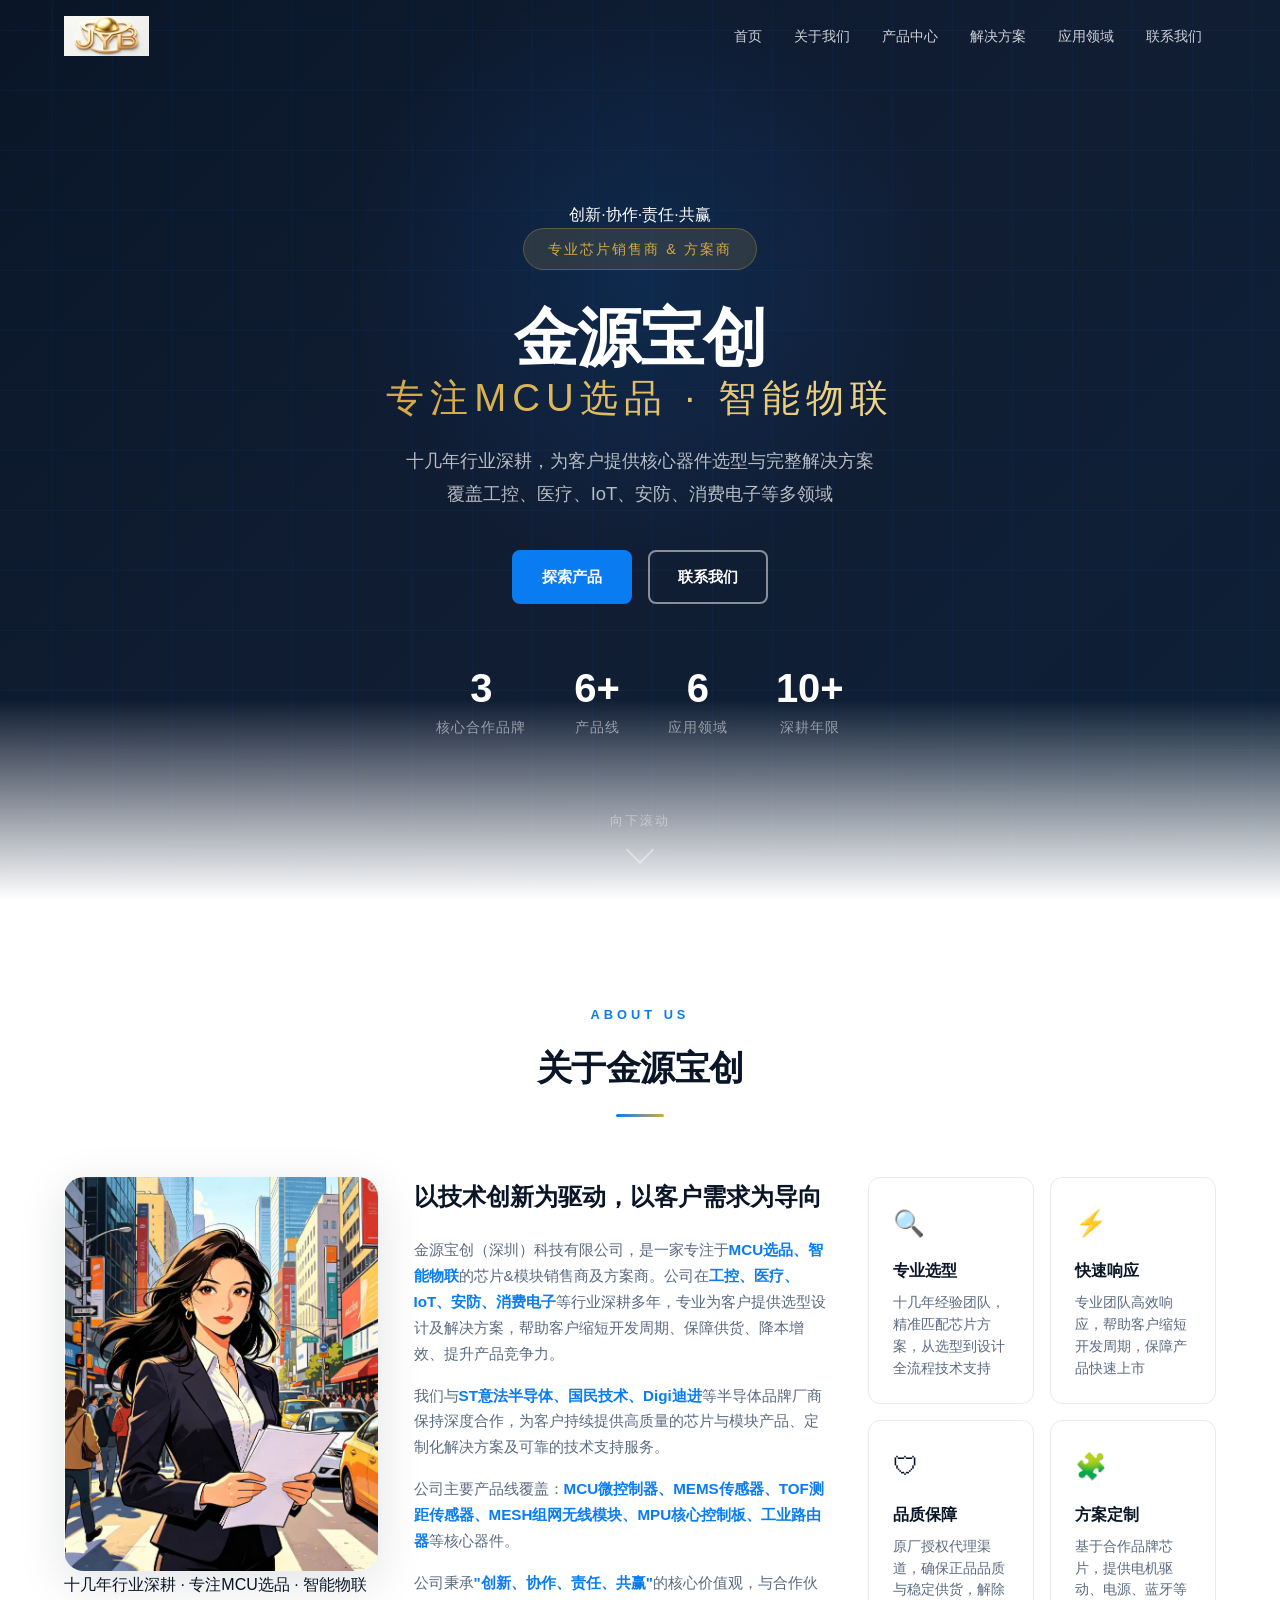
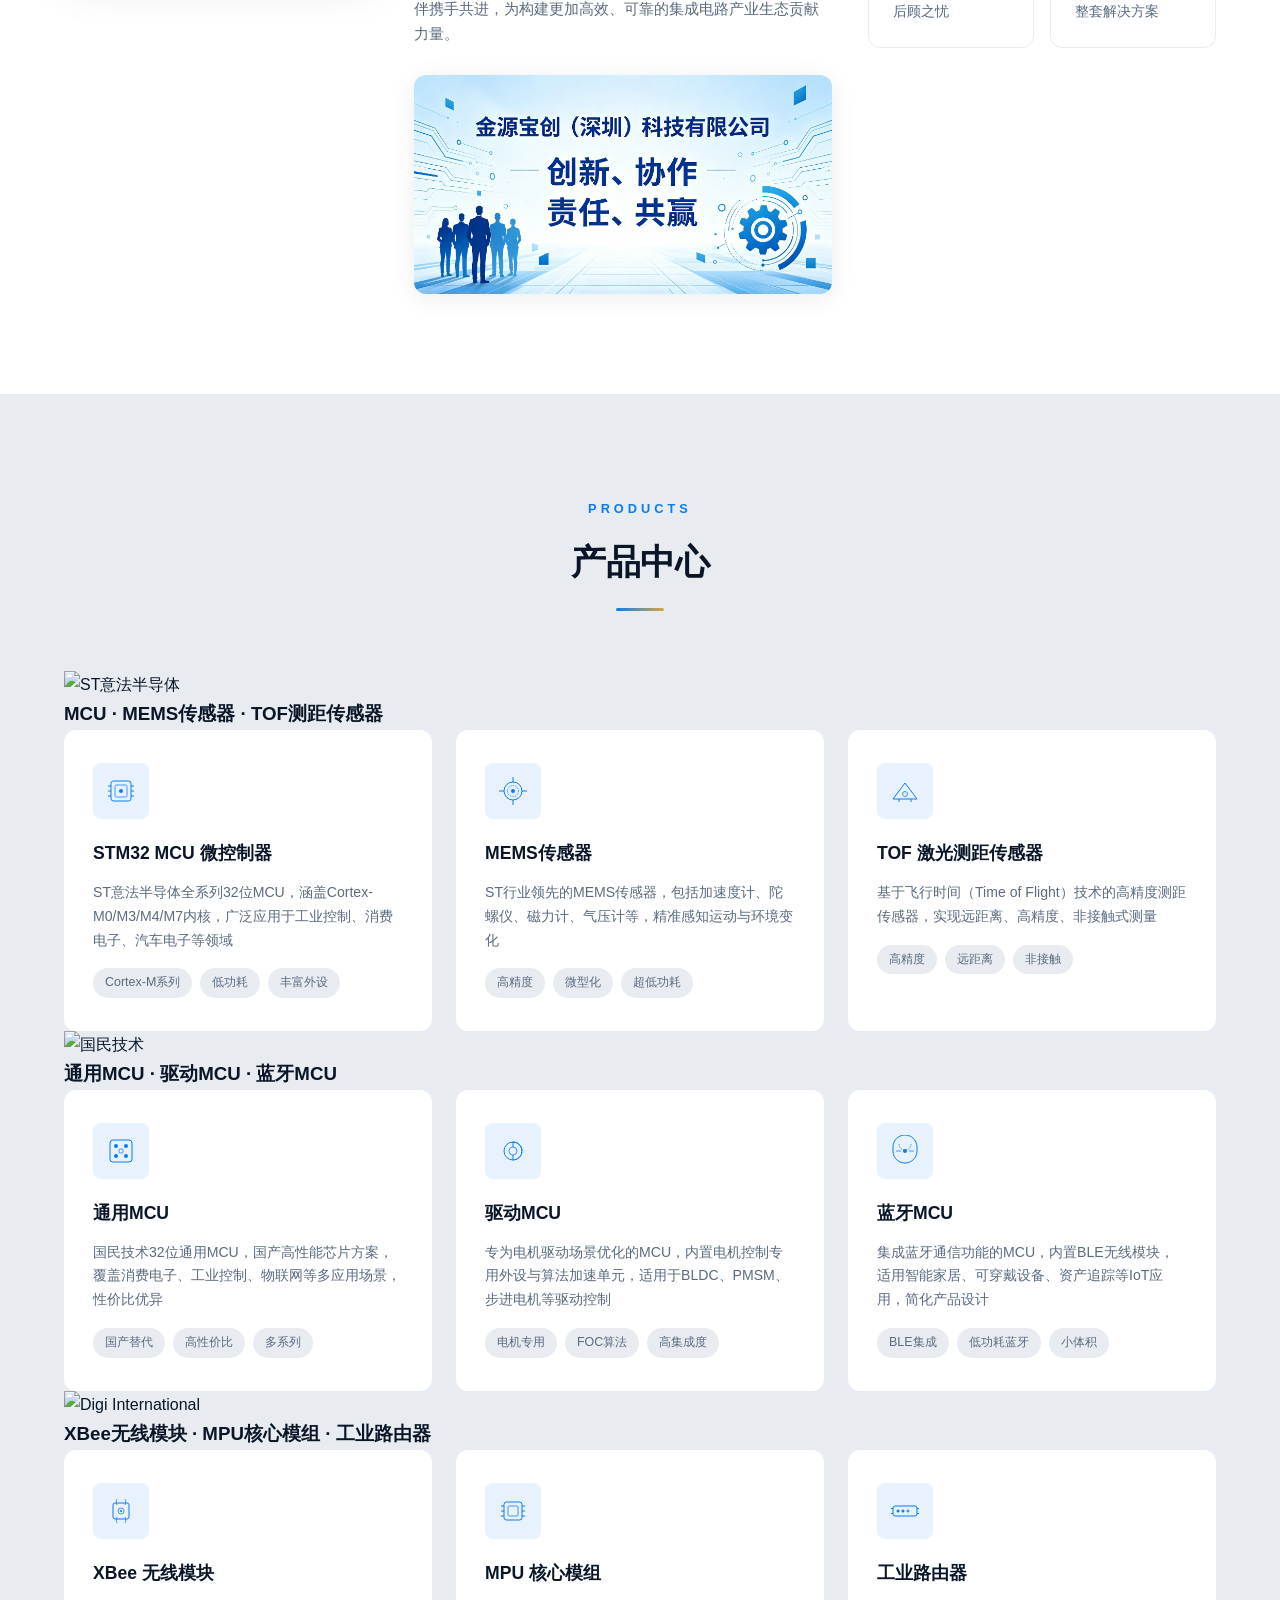
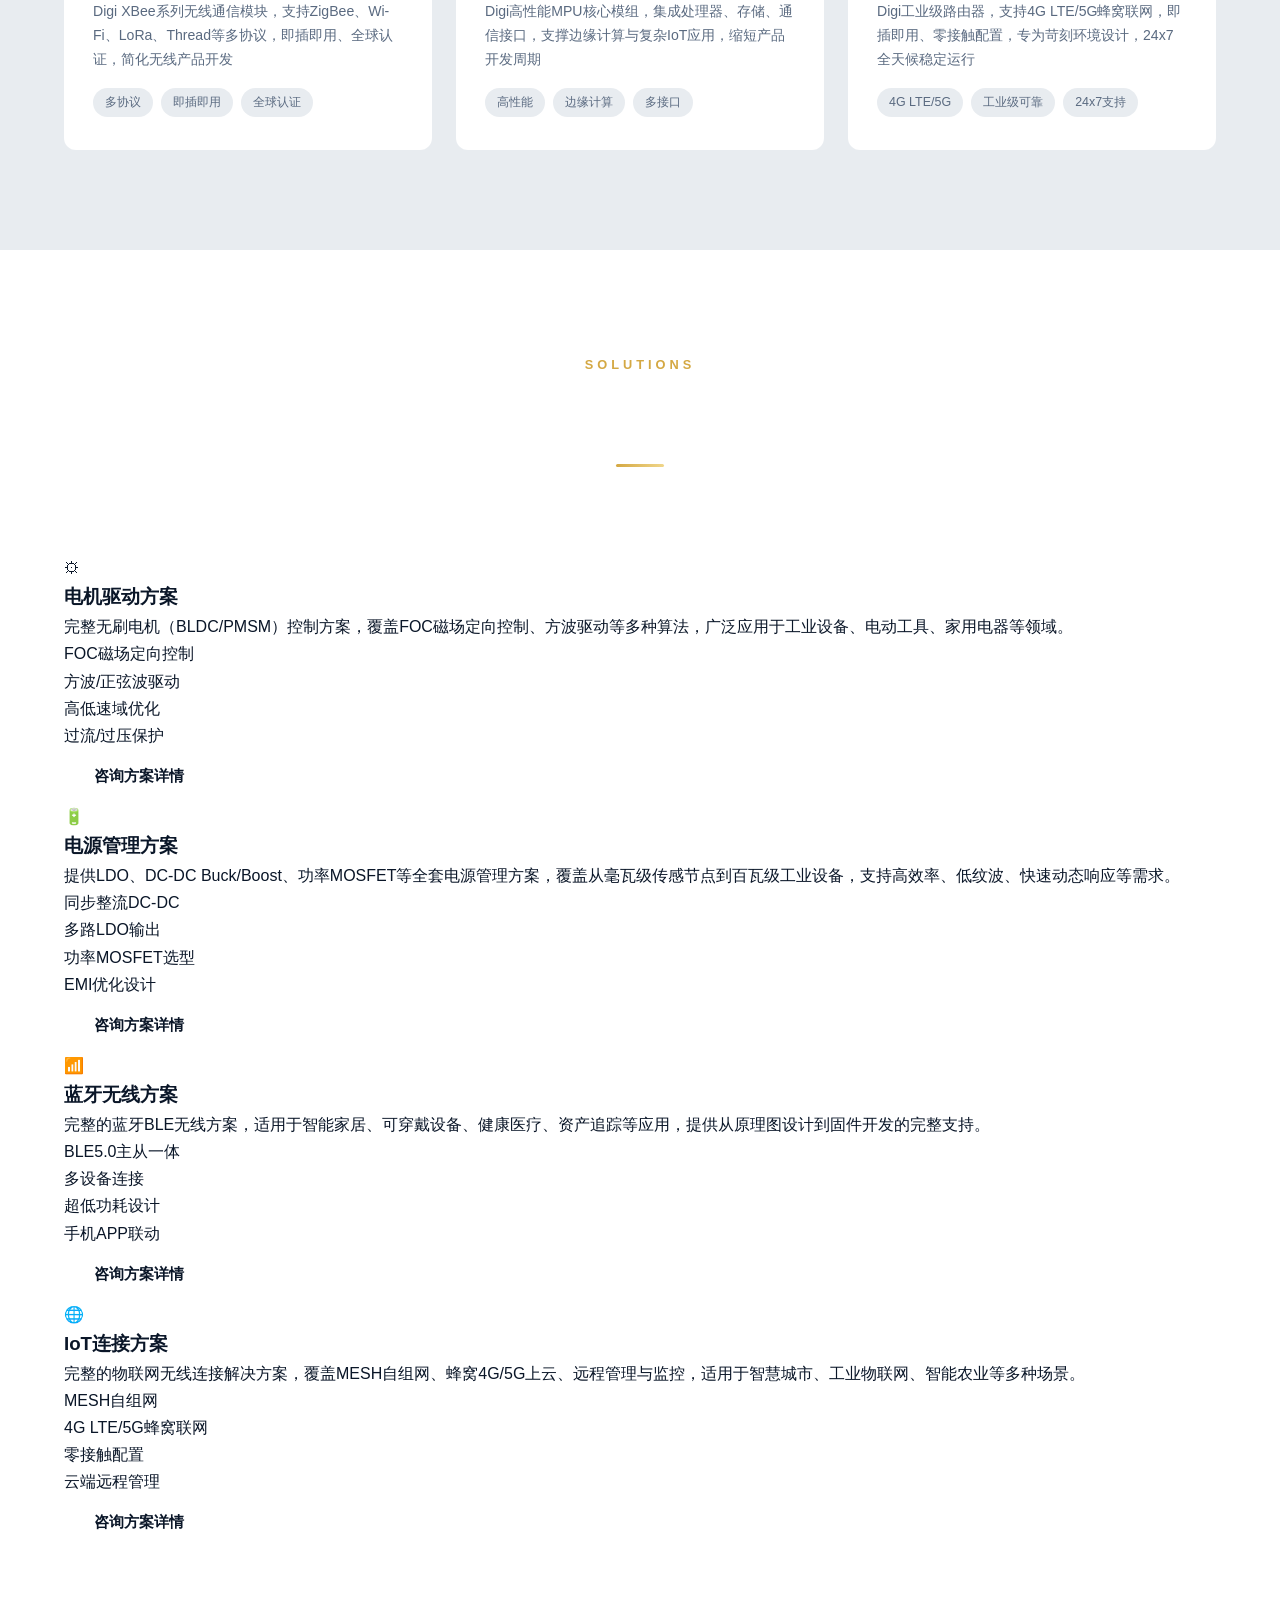
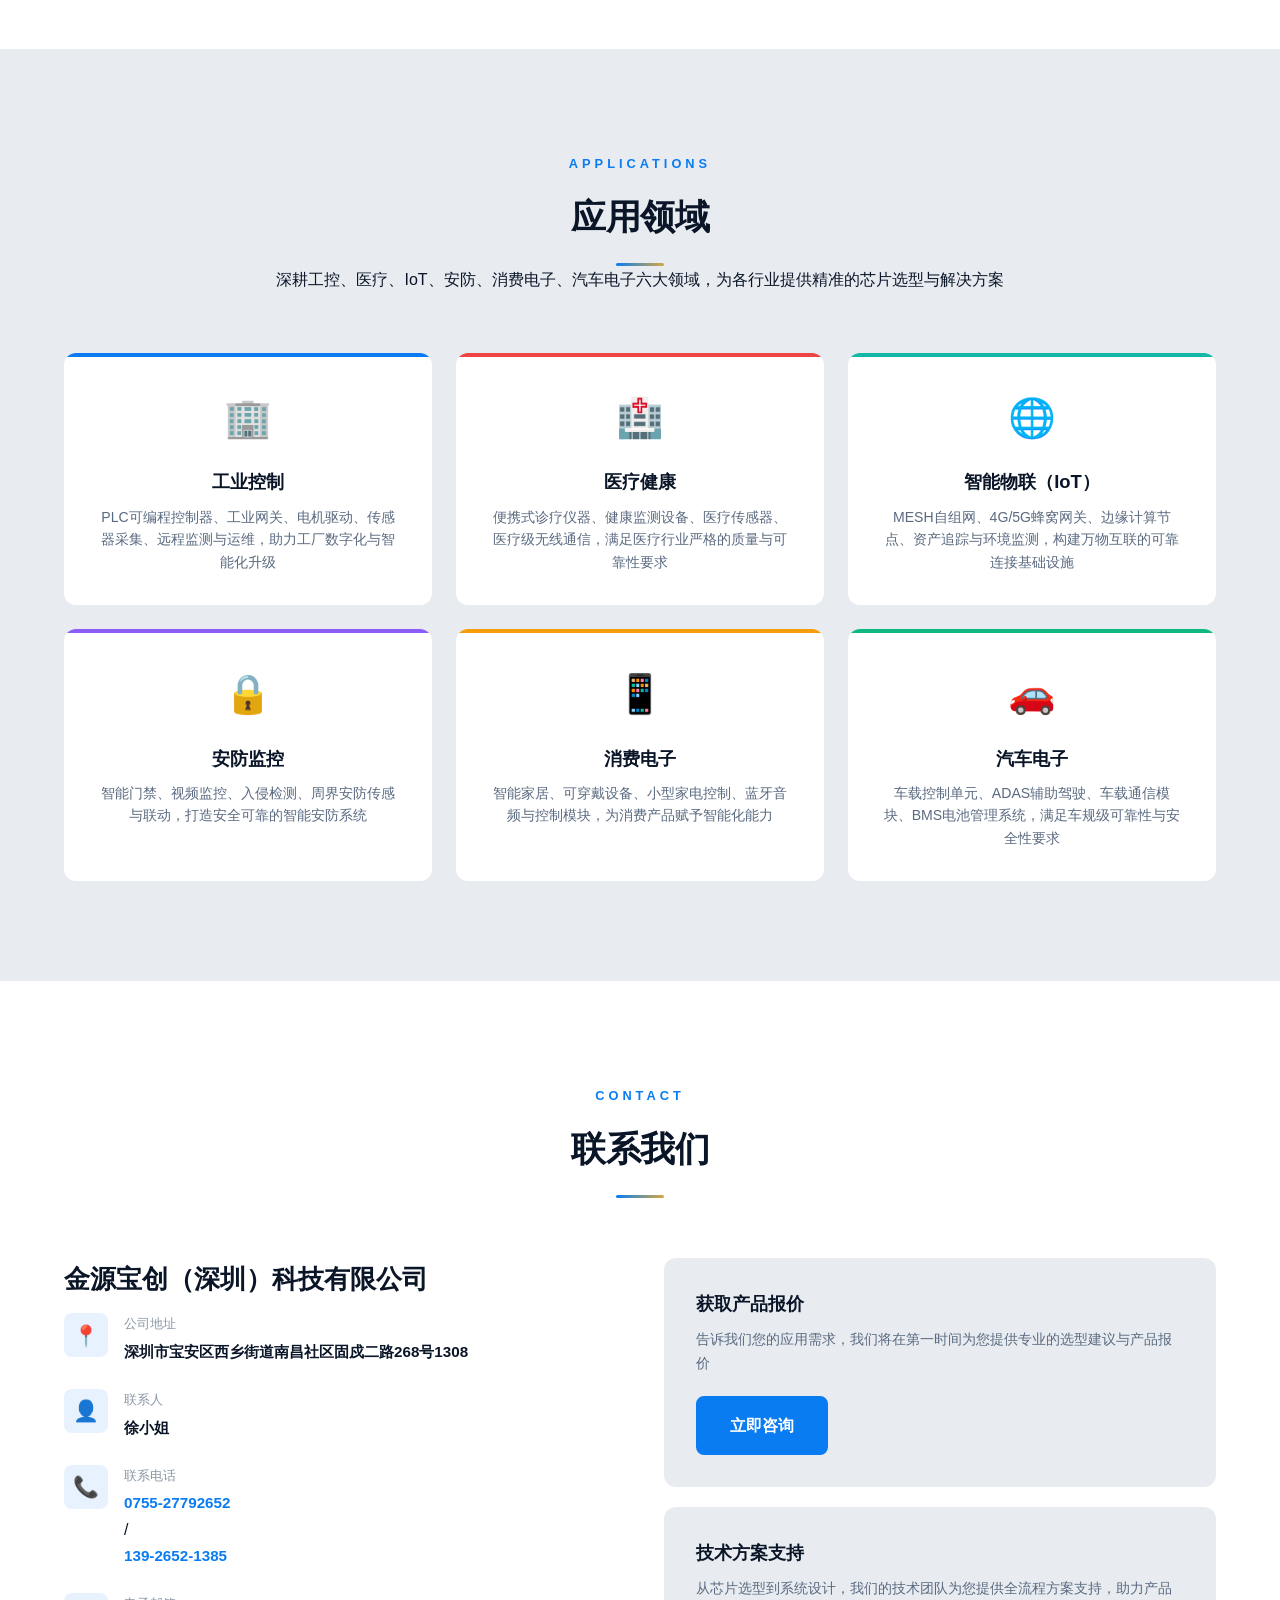
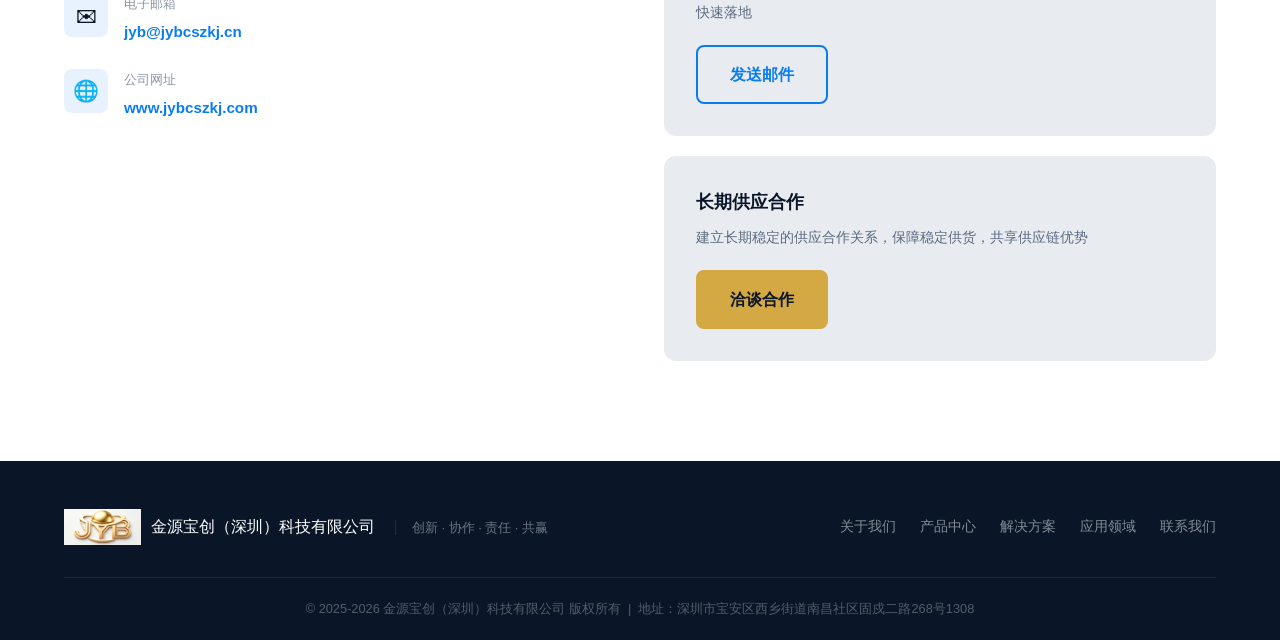
==== commit 0d02a4b6: "更新内容20260701 更新内容20260701" ====
--- a/index.html
+++ b/index.html
@@ -1,492 +1,454 @@
-<!DOCTYPE html>
-<html lang="zh-CN">
-<head>
-    <meta charset="UTF-8">
-    <meta name="viewport" content="width=device-width, initial-scale=1.0">
-    <meta name="description" content="金源宝创（深圳）科技有限公司 - 专业级芯片销售商、方案商，专注集成电路设计与销售、供应链管理、电子元器件分销及技术支持">
-    <meta name="keywords" content="金源宝创,芯片,MCU,MEMS传感器,无线模块,电源芯片,DiGi,ST意法半导体,国民技术,兆讯,中微爱芯,集成电路">
-    <title>金源宝创（深圳）科技有限公司 | 专业级芯片销售商 · 方案商</title>
-    <link rel="stylesheet" href="css/style.css">
-    <link rel="preconnect" href="https://fonts.googleapis.com">
-    <link rel="preconnect" href="https://fonts.gstatic.com" crossorigin>
-    <link href="https://fonts.googleapis.com/css2?family=Noto+Sans+SC:wght@300;400;500;700;900&display=swap" rel="stylesheet">
-</head>
-<body>
-
-    <!-- ====== 导航栏 ====== -->
-    <nav class="navbar" id="navbar">
-        <div class="container nav-container">
-            <a href="#home" class="logo">
-                <img src="images/logo.png" alt="金源宝创" class="logo-img">
-            </a>
-            <button class="nav-toggle" id="navToggle" aria-label="菜单">
-                <span></span><span></span><span></span>
-            </button>
-            <ul class="nav-links" id="navLinks">
-                <li><a href="#home">首页</a></li>
-                <li><a href="#about">关于我们</a></li>
-                <li><a href="#business">业务介绍</a></li>
-                <li><a href="#products">产品中心</a></li>
-                <li><a href="#brands">合作品牌</a></li>
-                <li><a href="#applications">应用领域</a></li>
-                <li><a href="#contact">联系我们</a></li>
-            </ul>
-        </div>
-    </nav>
-
-    <!-- ====== 首屏 Hero ====== -->
-    <section class="hero" id="home">
-        <div class="hero-bg">
-            <div class="circuit-lines"></div>
-            <div class="hero-glow"></div>
-        </div>
-        <div class="container hero-content">
-            <div class="hero-badge">专业级芯片销售商 · 方案商</div>
-            <h1 class="hero-title">
-                <span class="title-line">金源宝创</span>
-                <span class="title-line accent">科技赋能 · 芯创未来</span>
-            </h1>
-            <p class="hero-subtitle">专注集成电路设计与销售、供应链管理服务，为客户提供从核心元器件到完整解决方案的一站式服务</p>
-            <div class="hero-actions">
-                <a href="#products" class="btn btn-primary">探索产品</a>
-                <a href="#contact" class="btn btn-outline">联系我们</a>
-            </div>
-            <div class="hero-stats">
-                <div class="stat-item">
-                    <span class="stat-number">5+</span>
-                    <span class="stat-label">合作品牌</span>
-                </div>
-                <div class="stat-item">
-                    <span class="stat-number">6</span>
-                    <span class="stat-label">产品线</span>
-                </div>
-                <div class="stat-item">
-                    <span class="stat-number">6</span>
-                    <span class="stat-label">应用领域</span>
-                </div>
-                <div class="stat-item">
-                    <span class="stat-number">4</span>
-                    <span class="stat-label">核心业务</span>
-                </div>
-            </div>
-        </div>
-        <div class="scroll-indicator">
-            <span>向下滚动</span>
-            <div class="scroll-arrow"></div>
-        </div>
-    </section>
-
-    <!-- ====== 关于我们 ====== -->
-    <section class="section about" id="about">
-        <div class="container">
-            <div class="section-header">
-                <span class="section-tag">ABOUT US</span>
-                <h2 class="section-title">关于金源宝创</h2>
-                <div class="section-divider"></div>
-            </div>
-            <div class="about-layout">
-                <div class="about-image-wrap">
-                    <img src="images/company-image.jpg" alt="企业形象" class="about-image">
-                </div>
-                <div class="about-main">
-                    <div class="about-intro">
-                        <h3>以技术创新为驱动，以客户需求为导向</h3>
-                        <p>金源宝创（深圳）科技有限公司成立于2025年，是一家专注于集成电路和供应链服务的初创企业。公司位于深圳市宝安区，立足于中国集成电路产业的核心地带。</p>
-                        <p>成立以来，公司始终坚持以技术创新为驱动，以客户需求为导向，致力于为客户提供高质量的集成电路产品和优质的供应链服务。我们不仅关注商业价值，更注重社会责任，希望通过我们的努力，推动国内集成电路产业的发展，提升供应链效率，为社会创造更大的价值。</p>
-                        <p>未来，金源宝创将继续秉承<strong>"创新、协作、责任、共赢"</strong>的核心价值观，与合作伙伴携手共进，为构建更加高效、可靠的集成电路产业生态贡献力量。</p>
-                    </div>
-                    <div class="culture-banner">
-                        <img src="images/culture-image.png" alt="企业文化 - 创新、协作、责任、共赢" class="culture-image">
-                    </div>
-                </div>
-                <div class="about-features">
-                    <div class="feature-card">
-                        <div class="feature-icon">⚙</div>
-                        <h4>方案定制</h4>
-                        <p>从芯片选型到系统设计的全流程技术支持</p>
-                    </div>
-                    <div class="feature-card">
-                        <div class="feature-icon">⚡</div>
-                        <h4>快速响应</h4>
-                        <p>专业团队高效响应，缩短客户开发周期</p>
-                    </div>
-                    <div class="feature-card">
-                        <div class="feature-icon">🛡</div>
-                        <h4>品质保障</h4>
-                        <p>原厂授权代理，确保正品品质与稳定供货</p>
-                    </div>
-                    <div class="feature-card">
-                        <div class="feature-icon">🔗</div>
-                        <h4>供应链服务</h4>
-                        <p>一站式供应链管理，优化流程降低成本</p>
-                    </div>
-                </div>
-            </div>
-        </div>
-    </section>
-
-    <!-- ====== 业务介绍 ====== -->
-    <section class="section business" id="business">
-        <div class="container">
-            <div class="section-header light">
-                <span class="section-tag">BUSINESS</span>
-                <h2 class="section-title">业务介绍</h2>
-                <div class="section-divider"></div>
-            </div>
-            <div class="business-grid">
-                <div class="business-card">
-                    <div class="business-number">01</div>
-                    <div class="business-icon">
-                        <svg viewBox="0 0 48 48" fill="none"><rect x="8" y="8" width="32" height="32" rx="4" stroke="currentColor" stroke-width="2"/><rect x="16" y="16" width="16" height="16" rx="2" stroke="currentColor" stroke-width="1.5"/><circle cx="24" cy="24" r="3" fill="currentColor"/><line x1="8" y1="16" x2="4" y2="16" stroke="currentColor" stroke-width="2"/><line x1="8" y1="24" x2="4" y2="24" stroke="currentColor" stroke-width="2"/><line x1="8" y1="32" x2="4" y2="32" stroke="currentColor" stroke-width="2"/><line x1="40" y1="16" x2="44" y2="16" stroke="currentColor" stroke-width="2"/><line x1="40" y1="24" x2="44" y2="24" stroke="currentColor" stroke-width="2"/><line x1="40" y1="32" x2="44" y2="32" stroke="currentColor" stroke-width="2"/></svg>
-                    </div>
-                    <h3>集成电路设计与销售</h3>
-                    <p>提供各类集成电路产品的设计、开发与销售服务，包括处理器、存储器、传感器等，满足不同行业的应用需求。</p>
-                </div>
-                <div class="business-card">
-                    <div class="business-number">02</div>
-                    <div class="business-icon">
-                        <svg viewBox="0 0 48 48" fill="none"><circle cx="24" cy="14" r="6" stroke="currentColor" stroke-width="2"/><circle cx="12" cy="34" r="6" stroke="currentColor" stroke-width="2"/><circle cx="36" cy="34" r="6" stroke="currentColor" stroke-width="2"/><line x1="20" y1="18" x2="15" y2="29" stroke="currentColor" stroke-width="2"/><line x1="28" y1="18" x2="33" y2="29" stroke="currentColor" stroke-width="2"/><line x1="18" y1="34" x2="30" y2="34" stroke="currentColor" stroke-width="2" stroke-dasharray="3 2"/></svg>
-                    </div>
-                    <h3>供应链管理服务</h3>
-                    <p>提供从采购、仓储、物流到分销的一站式供应链解决方案，优化供应链流程，降低成本，提高效率。</p>
-                </div>
-                <div class="business-card">
-                    <div class="business-number">03</div>
-                    <div class="business-icon">
-                        <svg viewBox="0 0 48 48" fill="none"><rect x="6" y="14" width="36" height="24" rx="3" stroke="currentColor" stroke-width="2"/><rect x="14" y="20" width="20" height="12" rx="2" stroke="currentColor" stroke-width="1.5"/><circle cx="19" cy="26" r="2" fill="currentColor"/><circle cx="29" cy="26" r="2" fill="currentColor"/><line x1="14" y1="10" x2="14" y2="14" stroke="currentColor" stroke-width="2"/><line x1="24" y1="8" x2="24" y2="14" stroke="currentColor" stroke-width="2"/><line x1="34" y1="10" x2="34" y2="14" stroke="currentColor" stroke-width="2"/></svg>
-                    </div>
-                    <h3>电子元器件分销</h3>
-                    <p>代理分销国内外知名品牌电子元器件，确保产品质量和供应稳定性，为客户提供可靠的元器件采购服务。</p>
-                </div>
-                <div class="business-card">
-                    <div class="business-number">04</div>
-                    <div class="business-icon">
-                        <svg viewBox="0 0 48 48" fill="none"><path d="M24 6L6 18v12l18 12 18-12V18L24 6z" stroke="currentColor" stroke-width="2"/><circle cx="24" cy="24" r="6" stroke="currentColor" stroke-width="2"/><path d="M24 18v-4M24 34v-4M30 24h4M18 24h-4" stroke="currentColor" stroke-width="2"/></svg>
-                    </div>
-                    <h3>技术支持与解决方案</h3>
-                    <p>为客户提供专业的技术咨询、方案设计、系统集成等技术支持服务，帮助客户解决技术难题。</p>
-                </div>
-            </div>
-        </div>
-    </section>
-
-    <!-- ====== 产品中心 ====== -->
-    <section class="section products" id="products">
-        <div class="container">
-            <div class="section-header">
-                <span class="section-tag">PRODUCTS</span>
-                <h2 class="section-title">产品中心</h2>
-                <div class="section-divider"></div>
-            </div>
-            <div class="products-grid">
-                <div class="product-card">
-                    <div class="product-icon-wrap">
-                        <svg class="product-icon" viewBox="0 0 64 64" fill="none">
-                            <circle cx="32" cy="20" r="6" stroke="currentColor" stroke-width="2"/>
-                            <circle cx="16" cy="44" r="6" stroke="currentColor" stroke-width="2"/>
-                            <circle cx="48" cy="44" r="6" stroke="currentColor" stroke-width="2"/>
-                            <line x1="28" y1="25" x2="20" y2="39" stroke="currentColor" stroke-width="2"/>
-                            <line x1="36" y1="25" x2="44" y2="39" stroke="currentColor" stroke-width="2"/>
-                            <line x1="22" y1="44" x2="42" y2="44" stroke="currentColor" stroke-width="2" stroke-dasharray="4 2"/>
-                        </svg>
-                    </div>
-                    <h3>MESH组网无线模块</h3>
-                    <p>支持多节点自组网、自修复的高可靠性无线通信模块，适用于物联网与工业互联场景</p>
-                    <ul class="product-tags">
-                        <li>自组网</li>
-                        <li>低功耗</li>
-                        <li>高可靠</li>
-                    </ul>
-                </div>
-                <div class="product-card">
-                    <div class="product-icon-wrap">
-                        <svg class="product-icon" viewBox="0 0 64 64" fill="none">
-                            <rect x="14" y="14" width="36" height="36" rx="4" stroke="currentColor" stroke-width="2"/>
-                            <rect x="22" y="22" width="20" height="20" rx="2" stroke="currentColor" stroke-width="2"/>
-                            <line x1="14" y1="24" x2="8" y2="24" stroke="currentColor" stroke-width="2"/>
-                            <line x1="14" y1="32" x2="8" y2="32" stroke="currentColor" stroke-width="2"/>
-                            <line x1="14" y1="40" x2="8" y2="40" stroke="currentColor" stroke-width="2"/>
-                            <line x1="50" y1="24" x2="56" y2="24" stroke="currentColor" stroke-width="2"/>
-                            <line x1="50" y1="32" x2="56" y2="32" stroke="currentColor" stroke-width="2"/>
-                            <line x1="50" y1="40" x2="56" y2="40" stroke="currentColor" stroke-width="2"/>
-                        </svg>
-                    </div>
-                    <h3>MPU核心模组</h3>
-                    <p>高性能微处理器核心模组，集成丰富的外设接口，助力客户快速构建嵌入式系统</p>
-                    <ul class="product-tags">
-                        <li>高性能</li>
-                        <li>多接口</li>
-                        <li>易集成</li>
-                    </ul>
-                </div>
-                <div class="product-card">
-                    <div class="product-icon-wrap">
-                        <svg class="product-icon" viewBox="0 0 64 64" fill="none">
-                            <rect x="8" y="28" width="48" height="20" rx="4" stroke="currentColor" stroke-width="2"/>
-                            <circle cx="18" cy="38" r="3" fill="currentColor"/>
-                            <circle cx="28" cy="38" r="3" fill="currentColor"/>
-                            <line x1="38" y1="35" x2="38" y2="41" stroke="currentColor" stroke-width="2"/>
-                            <line x1="35" y1="38" x2="41" y2="38" stroke="currentColor" stroke-width="2"/>
-                            <path d="M24 28V18" stroke="currentColor" stroke-width="2"/>
-                            <path d="M40 28V22" stroke="currentColor" stroke-width="2"/>
-                            <circle cx="24" cy="15" r="3" stroke="currentColor" stroke-width="2"/>
-                            <circle cx="40" cy="19" r="3" stroke="currentColor" stroke-width="2"/>
-                        </svg>
-                    </div>
-                    <h3>工业路由器</h3>
-                    <p>面向工业场景的专业级路由设备，支持多种联网方式，保障数据传输稳定可靠</p>
-                    <ul class="product-tags">
-                        <li>工业级</li>
-                        <li>多联网</li>
-                        <li>高稳定</li>
-                    </ul>
-                </div>
-                <div class="product-card">
-                    <div class="product-icon-wrap">
-                        <svg class="product-icon" viewBox="0 0 64 64" fill="none">
-                            <rect x="16" y="16" width="32" height="32" rx="3" stroke="currentColor" stroke-width="2"/>
-                            <rect x="24" y="24" width="16" height="16" rx="1" stroke="currentColor" stroke-width="1.5"/>
-                            <line x1="16" y1="24" x2="10" y2="24" stroke="currentColor" stroke-width="2"/>
-                            <line x1="16" y1="32" x2="10" y2="32" stroke="currentColor" stroke-width="2"/>
-                            <line x1="16" y1="40" x2="10" y2="40" stroke="currentColor" stroke-width="2"/>
-                            <line x1="48" y1="24" x2="54" y2="24" stroke="currentColor" stroke-width="2"/>
-                            <line x1="48" y1="32" x2="54" y2="32" stroke="currentColor" stroke-width="2"/>
-                            <line x1="48" y1="40" x2="54" y2="40" stroke="currentColor" stroke-width="2"/>
-                        </svg>
-                    </div>
-                    <h3>MCU 微控制器</h3>
-                    <p>覆盖8位到32位全系列微控制器，满足不同性能与成本需求</p>
-                    <ul class="product-tags">
-                        <li>全系列</li>
-                        <li>低功耗</li>
-                        <li>高性价比</li>
-                    </ul>
-                </div>
-                <div class="product-card">
-                    <div class="product-icon-wrap">
-                        <svg class="product-icon" viewBox="0 0 64 64" fill="none">
-                            <circle cx="32" cy="32" r="16" stroke="currentColor" stroke-width="2"/>
-                            <circle cx="32" cy="32" r="10" stroke="currentColor" stroke-width="1.5" stroke-dasharray="3 2"/>
-                            <circle cx="32" cy="32" r="4" fill="currentColor"/>
-                            <line x1="32" y1="4" x2="32" y2="12" stroke="currentColor" stroke-width="2"/>
-                            <line x1="32" y1="52" x2="32" y2="60" stroke="currentColor" stroke-width="2"/>
-                            <line x1="4" y1="32" x2="12" y2="32" stroke="currentColor" stroke-width="2"/>
-                            <line x1="52" y1="32" x2="60" y2="32" stroke="currentColor" stroke-width="2"/>
-                        </svg>
-                    </div>
-                    <h3>MEMS传感器 · TOF激光测距</h3>
-                    <p>高精度MEMS传感器与TOF激光测距芯片，赋能智能感知与精准测量</p>
-                    <ul class="product-tags">
-                        <li>高精度</li>
-                        <li>微型化</li>
-                        <li>低功耗</li>
-                    </ul>
-                </div>
-                <div class="product-card">
-                    <div class="product-icon-wrap">
-                        <svg class="product-icon" viewBox="0 0 64 64" fill="none">
-                            <path d="M20 16V48" stroke="currentColor" stroke-width="2"/>
-                            <path d="M20 16H38L28 30H40L24 48V32H14L20 16Z" stroke="currentColor" stroke-width="2"/>
-                            <circle cx="48" cy="20" r="5" stroke="currentColor" stroke-width="2"/>
-                            <path d="M45 20H51" stroke="currentColor" stroke-width="1.5"/>
-                            <rect x="42" y="36" width="12" height="12" rx="2" stroke="currentColor" stroke-width="2"/>
-                            <line x1="42" y1="42" x2="54" y2="42" stroke="currentColor" stroke-width="1.5"/>
-                            <line x1="48" y1="36" x2="48" y2="48" stroke="currentColor" stroke-width="1.5"/>
-                        </svg>
-                    </div>
-                    <h3>电源芯片 · MOS管</h3>
-                    <p>全系列电源管理芯片与MOSFET，从LDO到DC-DC，提供高效可靠的电源解决方案</p>
-                    <ul class="product-tags">
-                        <li>高效率</li>
-                        <li>全系列</li>
-                        <li>高可靠</li>
-                    </ul>
-                </div>
-            </div>
-            <!-- 方案专区 -->
-            <div class="solution-banner">
-                <div class="solution-content">
-                    <div class="solution-badge">方案专区</div>
-                    <h3>无刷电机控制方案</h3>
-                    <p>提供基于高性价比MCU的完整无刷电机（BLDC/PMSM）控制方案，覆盖FOC、方波驱动等多种算法，广泛应用于工业设备、电动工具、家用电器等领域</p>
-                </div>
-                <a href="#contact" class="btn btn-accent">咨询方案详情</a>
-            </div>
-        </div>
-    </section>
-
-    <!-- ====== 合作品牌 ====== -->
-    <section class="section brands" id="brands">
-        <div class="container">
-            <div class="section-header">
-                <span class="section-tag">BRANDS</span>
-                <h2 class="section-title">合作品牌</h2>
-                <div class="section-divider"></div>
-            </div>
-            <div class="brands-grid">
-                <div class="brand-card">
-                    <div class="brand-logo">
-                        <span class="brand-name">DiGi</span>
-                    </div>
-                    <p class="brand-desc">全球领先的MESH组网与无线通信解决方案提供商</p>
-                </div>
-                <div class="brand-card">
-                    <div class="brand-logo">
-                        <span class="brand-name">ST</span>
-                        <span class="brand-sub">意法半导体</span>
-                    </div>
-                    <p class="brand-desc">全球最大的半导体公司之一，MCU与传感器行业领导者</p>
-                </div>
-                <div class="brand-card">
-                    <div class="brand-logo">
-                        <span class="brand-name">国民技术</span>
-                    </div>
-                    <p class="brand-desc">国内领先的通用MCU与安全芯片厂商，覆盖多领域应用</p>
-                </div>
-                <div class="brand-card">
-                    <div class="brand-logo">
-                        <span class="brand-name">兆讯</span>
-                    </div>
-                    <p class="brand-desc">专业的通信芯片与模块方案供应商，专注无线连接技术</p>
-                </div>
-                <div class="brand-card">
-                    <div class="brand-logo">
-                        <span class="brand-name">中微爱芯</span>
-                    </div>
-                    <p class="brand-desc">国内知名的集成电路设计企业，提供高性价比芯片产品</p>
-                </div>
-            </div>
-        </div>
-    </section>
-
-    <!-- ====== 应用领域 ====== -->
-    <section class="section applications" id="applications">
-        <div class="container">
-            <div class="section-header">
-                <span class="section-tag">APPLICATIONS</span>
-                <h2 class="section-title">应用领域</h2>
-                <div class="section-divider"></div>
-            </div>
-            <div class="app-grid">
-                <div class="app-card" data-color="blue">
-                    <div class="app-icon">🏭</div>
-                    <h3>工业</h3>
-                    <p>工业自动化、PLC控制、工业网关、远程监测</p>
-                </div>
-                <div class="app-card" data-color="green">
-                    <div class="app-icon">🔋</div>
-                    <h3>新能源</h3>
-                    <p>BMS电池管理、充电桩、光伏逆变、储能系统</p>
-                </div>
-                <div class="app-card" data-color="red">
-                    <div class="app-icon">🏥</div>
-                    <h3>医疗</h3>
-                    <p>医疗设备、健康监测、便携式诊疗仪器</p>
-                </div>
-                <div class="app-card" data-color="orange">
-                    <div class="app-icon">🚗</div>
-                    <h3>汽车</h3>
-                    <p>车规级MCU、ADAS辅助驾驶、车载通信</p>
-                </div>
-                <div class="app-card" data-color="purple">
-                    <div class="app-icon">🔒</div>
-                    <h3>安防</h3>
-                    <p>智能门禁、视频监控、入侵检测、安防传感</p>
-                </div>
-                <div class="app-card" data-color="teal">
-                    <div class="app-icon">📱</div>
-                    <h3>消费类</h3>
-                    <p>智能家居、可穿戴设备、个人电子、家电控制</p>
-                </div>
-            </div>
-        </div>
-    </section>
-
-    <!-- ====== 联系我们 ====== -->
-    <section class="section contact" id="contact">
-        <div class="container">
-            <div class="section-header">
-                <span class="section-tag">CONTACT</span>
-                <h2 class="section-title">联系我们</h2>
-                <div class="section-divider"></div>
-            </div>
-            <div class="contact-grid">
-                <div class="contact-info">
-                    <h3>金源宝创（深圳）科技有限公司</h3>
-                    <p class="contact-desc">我们期待与您合作，为您提供专业的芯片产品与技术方案服务</p>
-                    <div class="contact-items">
-                        <div class="contact-item">
-                            <div class="contact-icon">📍</div>
-                            <div>
-                                <span class="contact-label">公司地址</span>
-                                <span class="contact-value">深圳市宝安区西乡街道南昌社区固戍二路268号1308</span>
-                            </div>
-                        </div>
-                        <div class="contact-item">
-                            <div class="contact-icon">👤</div>
-                            <div>
-                                <span class="contact-label">联系人</span>
-                                <span class="contact-value">徐小姐</span>
-                            </div>
-                        </div>
-                        <div class="contact-item">
-                            <div class="contact-icon">📞</div>
-                            <div>
-                                <span class="contact-label">联系电话</span>
-                                <a href="tel:13926521385" class="contact-value contact-link">139-2652-1385</a>
-                            </div>
-                        </div>
-                        <div class="contact-item">
-                            <div class="contact-icon">📧</div>
-                            <div>
-                                <span class="contact-label">电子邮箱</span>
-                                <a href="mailto:jyb@jybcszkj.cn" class="contact-value contact-link">jyb@jybcszkj.cn</a>
-                            </div>
-                        </div>
-                    </div>
-                </div>
-                <div class="contact-cta">
-                    <div class="cta-card">
-                        <h4>获取产品报价</h4>
-                        <p>告诉我们您的需求，我们将在第一时间为您提供专业的选型建议与报价</p>
-                        <a href="tel:13926521385" class="btn btn-primary btn-lg">立即咨询</a>
-                    </div>
-                    <div class="cta-card">
-                        <h4>技术方案支持</h4>
-                        <p>从芯片选型到系统设计，我们的技术团队为您提供全流程方案支持</p>
-                        <a href="mailto:jyb@jybcszkj.cn" class="btn btn-outline btn-lg">发送邮件</a>
-                    </div>
-                </div>
-            </div>
-        </div>
-    </section>
-
-    <!-- ====== 页脚 ====== -->
-    <footer class="footer">
-        <div class="container">
-            <div class="footer-top">
-                <div class="footer-brand">
-                    <img src="images/logo.png" alt="金源宝创" class="footer-logo-img">
-                    <span class="footer-slogan">专业级芯片销售商 · 方案商</span>
-                </div>
-                <div class="footer-links">
-                    <a href="#about">关于我们</a>
-                    <a href="#business">业务介绍</a>
-                    <a href="#products">产品中心</a>
-                    <a href="#brands">合作品牌</a>
-                    <a href="#applications">应用领域</a>
-                    <a href="#contact">联系我们</a>
-                </div>
-            </div>
-            <div class="footer-bottom">
-                <p>&copy; 2025-2026 金源宝创（深圳）科技有限公司 版权所有</p>
-            </div>
-        </div>
-    </footer>
-
-    <!-- 回到顶部 -->
-    <button class="back-to-top" id="backToTop" aria-label="回到顶部">↑</button>
-
-    <script src="js/main.js"></script>
-</body>
-</html>
+<!DOCTYPE html>
+<html lang="zh-CN">
+<head>
+    <meta charset="UTF-8">
+    <meta name="viewport" content="width=device-width, initial-scale=1.0">
+    <meta name="description" content="金源宝创（深圳）科技有限公司 - 十几年深耕MCU选品与智能物联，专业芯片销售商及方案商，代理ST意法半导体、国民技术、Digi迪进等国际知名品牌">
+    <meta name="keywords" content="金源宝创,芯片,MCU,MEMS传感器,TOF测距,无线模块,ST意法半导体,国民技术,Digi,IoT,工控,医疗,智能物联">
+    <title>金源宝创（深圳）科技有限公司 | 专注MCU选品 · 智能物联 · 方案商</title>
+    <link rel="stylesheet" href="css/style.css">
+    <link rel="preconnect" href="https://fonts.googleapis.com">
+    <link rel="preconnect" href="https://fonts.gstatic.com" crossorigin>
+    <link href="https://fonts.googleapis.com/css2?family=Noto+Sans+SC:wght@300;400;500;700;900&display=swap" rel="stylesheet">
+</head>
+<body>
+
+    <!-- ====== 导航栏 ====== -->
+    <nav class="navbar" id="navbar">
+        <div class="container nav-container">
+            <a href="#home" class="logo">
+                <img src="images/logo.png" alt="金源宝创" class="logo-img">
+            </a>
+            <button class="nav-toggle" id="navToggle" aria-label="菜单">
+                <span></span><span></span><span></span>
+            </button>
+            <ul class="nav-links" id="navLinks">
+                <li><a href="#home">首页</a></li>
+                <li><a href="#about">关于我们</a></li>
+
+                <li><a href="#products">产品中心</a></li>
+                <li><a href="#solutions">解决方案</a></li>
+
+                <li><a href="#applications">应用领域</a></li>
+                <li><a href="#contact">联系我们</a></li>
+            </ul>
+        </div>
+    </nav>
+
+    <!-- ====== 首屏 Hero ====== -->
+    <section class="hero" id="home">
+        <div class="hero-bg">
+            <div class="circuit-lines"></div>
+            <div class="hero-glow"></div>
+        </div>
+        <div class="container hero-content">
+            <div class="hero-values">
+                <span>创新</span><span>·</span><span>协作</span><span>·</span><span>责任</span><span>·</span><span>共赢</span>
+            </div>
+            <div class="hero-badge">专业芯片销售商 &amp; 方案商</div>
+            <h1 class="hero-title">
+                <span class="title-line">金源宝创</span>
+                <span class="title-line accent">专注MCU选品 · 智能物联</span>
+            </h1>
+            <p class="hero-subtitle">十几年行业深耕，为客户提供核心器件选型与完整解决方案<br>覆盖工控、医疗、IoT、安防、消费电子等多领域</p>
+            <div class="hero-actions">
+                <a href="#products" class="btn btn-primary">探索产品</a>
+                <a href="#contact" class="btn btn-outline">联系我们</a>
+            </div>
+            <div class="hero-stats">
+                <div class="stat-item">
+                    <span class="stat-number">3</span>
+                    <span class="stat-label">核心合作品牌</span>
+                </div>
+                <div class="stat-item">
+                    <span class="stat-number">6+</span>
+                    <span class="stat-label">产品线</span>
+                </div>
+                <div class="stat-item">
+                    <span class="stat-number">6</span>
+                    <span class="stat-label">应用领域</span>
+                </div>
+                <div class="stat-item">
+                    <span class="stat-number">10+</span>
+                    <span class="stat-label">深耕年限</span>
+                </div>
+            </div>
+        </div>
+        <div class="scroll-indicator">
+            <span>向下滚动</span>
+            <div class="scroll-arrow"></div>
+        </div>
+    </section>
+
+    <!-- ====== 关于我们 ====== -->
+    <section class="section about" id="about">
+        <div class="container">
+            <div class="section-header">
+                <span class="section-tag">ABOUT US</span>
+                <h2 class="section-title">关于金源宝创</h2>
+                <div class="section-divider"></div>
+            </div>
+            <div class="about-layout">
+                <div class="about-image-wrap">
+                    <img src="images/company-image.jpg" alt="企业形象" class="about-image">
+                    <div class="about-image-caption">十几年行业深耕 · 专注MCU选品 · 智能物联</div>
+                </div>
+                <div class="about-main">
+                    <div class="about-intro">
+                        <h3>以技术创新为驱动，以客户需求为导向</h3>
+                        <p>金源宝创（深圳）科技有限公司，是一家专注于<strong>MCU选品、智能物联</strong>的芯片&amp;模块销售商及方案商。公司在<strong>工控、医疗、IoT、安防、消费电子</strong>等行业深耕多年，专业为客户提供选型设计及解决方案，帮助客户缩短开发周期、保障供货、降本增效、提升产品竞争力。</p>
+                        <p>我们与<strong>ST意法半导体、国民技术、Digi迪进</strong>等半导体品牌厂商保持深度合作，为客户持续提供高质量的芯片与模块产品、定制化解决方案及可靠的技术支持服务。</p>
+                        <p>公司主要产品线覆盖：<strong>MCU微控制器、MEMS传感器、TOF测距传感器、MESH组网无线模块、MPU核心控制板、工业路由器</strong>等核心器件。</p>
+                        <p>公司秉承<strong>"创新、协作、责任、共赢"</strong>的核心价值观，与合作伙伴携手共进，为构建更加高效、可靠的集成电路产业生态贡献力量。</p>
+                    </div>
+                    <div class="culture-banner">
+                        <img src="images/culture-image.png" alt="企业文化 - 创新、协作、责任、共赢" class="culture-image">
+                    </div>
+                </div>
+                <div class="about-features">
+                    <div class="feature-card">
+                        <div class="feature-icon">&#128269;</div>
+                        <h4>专业选型</h4>
+                        <p>十几年经验团队，精准匹配芯片方案，从选型到设计全流程技术支持</p>
+                    </div>
+                    <div class="feature-card">
+                        <div class="feature-icon">&#9889;</div>
+                        <h4>快速响应</h4>
+                        <p>专业团队高效响应，帮助客户缩短开发周期，保障产品快速上市</p>
+                    </div>
+                    <div class="feature-card">
+                        <div class="feature-icon">&#128737;</div>
+                        <h4>品质保障</h4>
+                        <p>原厂授权代理渠道，确保正品品质与稳定供货，解除后顾之忧</p>
+                    </div>
+                    <div class="feature-card">
+                        <div class="feature-icon">&#129513;</div>
+                        <h4>方案定制</h4>
+                        <p>基于合作品牌芯片，提供电机驱动、电源、蓝牙等整套解决方案</p>
+                    </div>
+                </div>
+            </div>
+        </div>
+    </section>
+
+    <!-- ====== 产品中心 ====== -->
+    <section class="section products" id="products">
+        <div class="container">
+            <div class="section-header">
+                <span class="section-tag">PRODUCTS</span>
+                <h2 class="section-title">产品中心</h2>
+                <div class="section-divider"></div>
+            </div>
+
+            <div class="product-line-section">
+                <div class="product-line-header">
+                    <img src="images/logo-st.png" alt="ST意法半导体" class="product-line-logo">
+                    <h3>MCU · MEMS传感器 · TOF测距传感器</h3>
+                </div>
+                <div class="products-grid">
+                    <div class="product-card">
+                        <div class="product-icon-wrap">
+                            <svg class="product-icon" viewBox="0 0 64 64" fill="none"><rect x="12" y="12" width="40" height="40" rx="5" stroke="currentColor" stroke-width="2"/><rect x="20" y="20" width="24" height="24" rx="3" stroke="currentColor" stroke-width="1.5"/><circle cx="32" cy="32" r="4" fill="currentColor"/><line x1="12" y1="22" x2="6" y2="22" stroke="currentColor" stroke-width="2"/><line x1="12" y1="32" x2="6" y2="32" stroke="currentColor" stroke-width="2"/><line x1="12" y1="42" x2="6" y2="42" stroke="currentColor" stroke-width="2"/><line x1="52" y1="22" x2="58" y2="22" stroke="currentColor" stroke-width="2"/><line x1="52" y1="32" x2="58" y2="32" stroke="currentColor" stroke-width="2"/><line x1="52" y1="42" x2="58" y2="42" stroke="currentColor" stroke-width="2"/></svg>
+                        </div>
+                        <h3>STM32 MCU 微控制器</h3>
+                        <p>ST意法半导体全系列32位MCU，涵盖Cortex-M0/M3/M4/M7内核，广泛应用于工业控制、消费电子、汽车电子等领域</p>
+                        <ul class="product-tags"><li>Cortex-M系列</li><li>低功耗</li><li>丰富外设</li></ul>
+                    </div>
+                    <div class="product-card">
+                        <div class="product-icon-wrap">
+                            <svg class="product-icon" viewBox="0 0 64 64" fill="none"><circle cx="32" cy="32" r="18" stroke="currentColor" stroke-width="2"/><circle cx="32" cy="32" r="11" stroke="currentColor" stroke-width="1.5" stroke-dasharray="3 2"/><circle cx="32" cy="32" r="4" fill="currentColor"/><line x1="32" y1="4" x2="32" y2="14" stroke="currentColor" stroke-width="2"/><line x1="32" y1="50" x2="32" y2="60" stroke="currentColor" stroke-width="2"/><line x1="4" y1="32" x2="14" y2="32" stroke="currentColor" stroke-width="2"/><line x1="50" y1="32" x2="60" y2="32" stroke="currentColor" stroke-width="2"/></svg>
+                        </div>
+                        <h3>MEMS传感器</h3>
+                        <p>ST行业领先的MEMS传感器，包括加速度计、陀螺仪、磁力计、气压计等，精准感知运动与环境变化</p>
+                        <ul class="product-tags"><li>高精度</li><li>微型化</li><li>超低功耗</li></ul>
+                    </div>
+                    <div class="product-card">
+                        <div class="product-icon-wrap">
+                            <svg class="product-icon" viewBox="0 0 64 64" fill="none"><path d="M8 48L32 16l24 32H8z" stroke="currentColor" stroke-width="2" fill="none"/><circle cx="32" cy="38" r="5" stroke="currentColor" stroke-width="1.5"/><line x1="20" y1="48" x2="20" y2="54" stroke="currentColor" stroke-width="2"/><line x1="44" y1="48" x2="44" y2="54" stroke="currentColor" stroke-width="2"/></svg>
+                        </div>
+                        <h3>TOF 激光测距传感器</h3>
+                        <p>基于飞行时间（Time of Flight）技术的高精度测距传感器，实现远距离、高精度、非接触式测量</p>
+                        <ul class="product-tags"><li>高精度</li><li>远距离</li><li>非接触</li></ul>
+                    </div>
+                </div>
+            </div>
+
+            <div class="product-line-section">
+                <div class="product-line-header">
+                    <img src="images/logo-guomin.png" alt="国民技术" class="product-line-logo">
+                    <h3>通用MCU · 驱动MCU · 蓝牙MCU</h3>
+                </div>
+                <div class="products-grid">
+                    <div class="product-card">
+                        <div class="product-icon-wrap">
+                            <svg class="product-icon" viewBox="0 0 64 64" fill="none"><rect x="10" y="10" width="44" height="44" rx="6" stroke="currentColor" stroke-width="2"/><circle cx="22" cy="22" r="4" fill="currentColor"/><circle cx="42" cy="22" r="4" fill="currentColor"/><circle cx="22" cy="42" r="4" fill="currentColor"/><circle cx="42" cy="42" r="4" fill="currentColor"/><rect x="28" y="28" width="8" height="8" rx="2" stroke="currentColor" stroke-width="1.5"/></svg>
+                        </div>
+                        <h3>通用MCU</h3>
+                        <p>国民技术32位通用MCU，国产高性能芯片方案，覆盖消费电子、工业控制、物联网等多应用场景，性价比优异</p>
+                        <ul class="product-tags"><li>国产替代</li><li>高性价比</li><li>多系列</li></ul>
+                    </div>
+                    <div class="product-card">
+                        <div class="product-icon-wrap">
+                            <svg class="product-icon" viewBox="0 0 64 64" fill="none"><circle cx="32" cy="32" r="18" stroke="currentColor" stroke-width="2"/><circle cx="32" cy="32" r="8" stroke="currentColor" stroke-width="1.5"/><path d="M32 14a18 18 0 0 1 0 36" stroke="currentColor" stroke-width="2" stroke-dasharray="4 2"/><line x1="32" y1="14" x2="32" y2="24" stroke="currentColor" stroke-width="2"/><line x1="32" y1="40" x2="32" y2="50" stroke="currentColor" stroke-width="2"/></svg>
+                        </div>
+                        <h3>驱动MCU</h3>
+                        <p>专为电机驱动场景优化的MCU，内置电机控制专用外设与算法加速单元，适用于BLDC、PMSM、步进电机等驱动控制</p>
+                        <ul class="product-tags"><li>电机专用</li><li>FOC算法</li><li>高集成度</li></ul>
+                    </div>
+                    <div class="product-card">
+                        <div class="product-icon-wrap">
+                            <svg class="product-icon" viewBox="0 0 64 64" fill="none"><path d="M8 24c0-13.3 10.7-24 24-24s24 10.7 24 24v8c0 13.3-10.7 24-24 24S8 45.3 8 32V24z" stroke="currentColor" stroke-width="2"/><path d="M20 18c0 6.6 5.4 12 12 12s12-5.4 12-12" stroke="currentColor" stroke-width="1.5" stroke-dasharray="3 2"/><circle cx="32" cy="32" r="4" fill="currentColor"/><line x1="14" y1="32" x2="24" y2="32" stroke="currentColor" stroke-width="1.5"/><line x1="40" y1="32" x2="50" y2="32" stroke="currentColor" stroke-width="1.5"/></svg>
+                        </div>
+                        <h3>蓝牙MCU</h3>
+                        <p>集成蓝牙通信功能的MCU，内置BLE无线模块，适用智能家居、可穿戴设备、资产追踪等IoT应用，简化产品设计</p>
+                        <ul class="product-tags"><li>BLE集成</li><li>低功耗蓝牙</li><li>小体积</li></ul>
+                    </div>
+                </div>
+            </div>
+
+            <div class="product-line-section">
+                <div class="product-line-header">
+                    <img src="images/logo-digi.png" alt="Digi International" class="product-line-logo">
+                    <h3>XBee无线模块 · MPU核心模组 · 工业路由器</h3>
+                </div>
+                <div class="products-grid">
+                    <div class="product-card">
+                        <div class="product-icon-wrap">
+                            <svg class="product-icon" viewBox="0 0 64 64" fill="none"><rect x="16" y="16" width="32" height="32" rx="4" stroke="currentColor" stroke-width="2"/><path d="M24 8c-2 4-2 8 0 12M40 8c2 4 2 8 0 12M24 44c-2 4-2 8 0 12M40 44c2 4 2 8 0 12" stroke="currentColor" stroke-width="1.5"/><circle cx="32" cy="32" r="6" stroke="currentColor" stroke-width="1.5"/><circle cx="32" cy="32" r="2" fill="currentColor"/></svg>
+                        </div>
+                        <h3>XBee 无线模块</h3>
+                        <p>Digi XBee系列无线通信模块，支持ZigBee、Wi-Fi、LoRa、Thread等多协议，即插即用、全球认证，简化无线产品开发</p>
+                        <ul class="product-tags"><li>多协议</li><li>即插即用</li><li>全球认证</li></ul>
+                    </div>
+                    <div class="product-card">
+                        <div class="product-icon-wrap">
+                            <svg class="product-icon" viewBox="0 0 64 64" fill="none"><rect x="14" y="14" width="36" height="36" rx="5" stroke="currentColor" stroke-width="2"/><rect x="22" y="22" width="20" height="20" rx="2" stroke="currentColor" stroke-width="1.5"/><line x1="14" y1="22" x2="8" y2="22" stroke="currentColor" stroke-width="2"/><line x1="14" y1="32" x2="8" y2="32" stroke="currentColor" stroke-width="2"/><line x1="14" y1="42" x2="8" y2="42" stroke="currentColor" stroke-width="2"/><line x1="50" y1="22" x2="56" y2="22" stroke="currentColor" stroke-width="2"/><line x1="50" y1="32" x2="56" y2="32" stroke="currentColor" stroke-width="2"/><line x1="50" y1="42" x2="56" y2="42" stroke="currentColor" stroke-width="2"/></svg>
+                        </div>
+                        <h3>MPU 核心模组</h3>
+                        <p>Digi高性能MPU核心模组，集成处理器、存储、通信接口，支撑边缘计算与复杂IoT应用，缩短产品开发周期</p>
+                        <ul class="product-tags"><li>高性能</li><li>边缘计算</li><li>多接口</li></ul>
+                    </div>
+                    <div class="product-card">
+                        <div class="product-icon-wrap">
+                            <svg class="product-icon" viewBox="0 0 64 64" fill="none"><rect x="8" y="22" width="48" height="20" rx="4" stroke="currentColor" stroke-width="2"/><circle cx="18" cy="32" r="3" fill="currentColor"/><circle cx="28" cy="32" r="3" fill="currentColor"/><line x1="38" y1="29" x2="38" y2="35" stroke="currentColor" stroke-width="2"/><line x1="35" y1="32" x2="41" y2="32" stroke="currentColor" stroke-width="2"/><line x1="8" y1="27" x2="4" y2="27" stroke="currentColor" stroke-width="2"/><line x1="8" y1="37" x2="4" y2="37" stroke="currentColor" stroke-width="2"/><line x1="56" y1="27" x2="60" y2="27" stroke="currentColor" stroke-width="2"/><line x1="56" y1="37" x2="60" y2="37" stroke="currentColor" stroke-width="2"/></svg>
+                        </div>
+                        <h3>工业路由器</h3>
+                        <p>Digi工业级路由器，支持4G LTE/5G蜂窝联网，即插即用、零接触配置，专为苛刻环境设计，24x7全天候稳定运行</p>
+                        <ul class="product-tags"><li>4G LTE/5G</li><li>工业级可靠</li><li>24x7支持</li></ul>
+                    </div>
+                </div>
+            </div>
+
+        </div>
+    </section>
+
+    <!-- ====== 解决方案 ====== -->
+    <section class="section solutions" id="solutions">
+        <div class="container">
+            <div class="section-header light">
+                <span class="section-tag">SOLUTIONS</span>
+                <h2 class="section-title">解决方案</h2>
+                <div class="section-divider"></div>
+                <p class="section-desc">提供从核心器件到完整系统的全套方案，助您快速实现产品落地</p>
+            </div>
+            <div class="solutions-grid">
+                <div class="solution-card">
+                    <div class="solution-icon">&#9881;</div>
+                    <h3>电机驱动方案</h3>
+                    <p>完整无刷电机（BLDC/PMSM）控制方案，覆盖FOC磁场定向控制、方波驱动等多种算法，广泛应用于工业设备、电动工具、家用电器等领域。</p>
+                    <ul class="solution-features">
+                        <li>FOC磁场定向控制</li>
+                        <li>方波/正弦波驱动</li>
+                        <li>高低速域优化</li>
+                        <li>过流/过压保护</li>
+                    </ul>
+                    <a href="#contact" class="btn btn-outline-sm">咨询方案详情</a>
+                </div>
+                <div class="solution-card">
+                    <div class="solution-icon">&#128267;</div>
+                    <h3>电源管理方案</h3>
+                    <p>提供LDO、DC-DC Buck/Boost、功率MOSFET等全套电源管理方案，覆盖从毫瓦级传感节点到百瓦级工业设备，支持高效率、低纹波、快速动态响应等需求。</p>
+                    <ul class="solution-features">
+                        <li>同步整流DC-DC</li>
+                        <li>多路LDO输出</li>
+                        <li>功率MOSFET选型</li>
+                        <li>EMI优化设计</li>
+                    </ul>
+                    <a href="#contact" class="btn btn-outline-sm">咨询方案详情</a>
+                </div>
+                <div class="solution-card">
+                    <div class="solution-icon">&#128246;</div>
+                    <h3>蓝牙无线方案</h3>
+                    <p>完整的蓝牙BLE无线方案，适用于智能家居、可穿戴设备、健康医疗、资产追踪等应用，提供从原理图设计到固件开发的完整支持。</p>
+                    <ul class="solution-features">
+                        <li>BLE5.0主从一体</li>
+                        <li>多设备连接</li>
+                        <li>超低功耗设计</li>
+                        <li>手机APP联动</li>
+                    </ul>
+                    <a href="#contact" class="btn btn-outline-sm">咨询方案详情</a>
+                </div>
+                <div class="solution-card">
+                    <div class="solution-icon">&#127760;</div>
+                    <h3>IoT连接方案</h3>
+                    <p>完整的物联网无线连接解决方案，覆盖MESH自组网、蜂窝4G/5G上云、远程管理与监控，适用于智慧城市、工业物联网、智能农业等多种场景。</p>
+                    <ul class="solution-features">
+                        <li>MESH自组网</li>
+                        <li>4G LTE/5G蜂窝联网</li>
+                        <li>零接触配置</li>
+                        <li>云端远程管理</li>
+                    </ul>
+                    <a href="#contact" class="btn btn-outline-sm">咨询方案详情</a>
+                </div>
+            </div>
+        </div>
+    </section>
+
+    <!-- ====== 应用领域 ====== -->
+    <section class="section applications" id="applications">
+        <div class="container">
+            <div class="section-header">
+                <span class="section-tag">APPLICATIONS</span>
+                <h2 class="section-title">应用领域</h2>
+                <div class="section-divider"></div>
+                <p class="section-desc">深耕工控、医疗、IoT、安防、消费电子、汽车电子六大领域，为各行业提供精准的芯片选型与解决方案</p>
+            </div>
+            <div class="app-grid">
+                <div class="app-card" data-color="blue">
+                    <div class="app-icon">&#127970;</div>
+                    <h3>工业控制</h3>
+                    <p>PLC可编程控制器、工业网关、电机驱动、传感器采集、远程监测与运维，助力工厂数字化与智能化升级</p>
+                </div>
+                <div class="app-card" data-color="red">
+                    <div class="app-icon">&#127973;</div>
+                    <h3>医疗健康</h3>
+                    <p>便携式诊疗仪器、健康监测设备、医疗传感器、医疗级无线通信，满足医疗行业严格的质量与可靠性要求</p>
+                </div>
+                <div class="app-card" data-color="teal">
+                    <div class="app-icon">&#127760;</div>
+                    <h3>智能物联（IoT）</h3>
+                    <p>MESH自组网、4G/5G蜂窝网关、边缘计算节点、资产追踪与环境监测，构建万物互联的可靠连接基础设施</p>
+                </div>
+                <div class="app-card" data-color="purple">
+                    <div class="app-icon">&#128274;</div>
+                    <h3>安防监控</h3>
+                    <p>智能门禁、视频监控、入侵检测、周界安防传感与联动，打造安全可靠的智能安防系统</p>
+                </div>
+                <div class="app-card" data-color="orange">
+                    <div class="app-icon">&#128241;</div>
+                    <h3>消费电子</h3>
+                    <p>智能家居、可穿戴设备、小型家电控制、蓝牙音频与控制模块，为消费产品赋予智能化能力</p>
+                </div>
+                <div class="app-card" data-color="green">
+                    <div class="app-icon">&#128663;</div>
+                    <h3>汽车电子</h3>
+                    <p>车载控制单元、ADAS辅助驾驶、车载通信模块、BMS电池管理系统，满足车规级可靠性与安全性要求</p>
+                </div>
+            </div>
+        </div>
+    </section>
+
+    <!-- ====== 联系我们 ====== -->
+    <section class="section contact" id="contact">
+        <div class="container">
+            <div class="section-header">
+                <span class="section-tag">CONTACT</span>
+                <h2 class="section-title">联系我们</h2>
+                <div class="section-divider"></div>
+            </div>
+            <div class="contact-grid">
+                <div class="contact-info">
+                    <h3>金源宝创（深圳）科技有限公司</h3>
+                    <div class="contact-items">
+                        <div class="contact-item">
+                            <div class="contact-icon">&#128205;</div>
+                            <div>
+                                <span class="contact-label">公司地址</span>
+                                <span class="contact-value">深圳市宝安区西乡街道南昌社区固戍二路268号1308</span>
+                            </div>
+                        </div>
+                        <div class="contact-item">
+                            <div class="contact-icon">&#128100;</div>
+                            <div>
+                                <span class="contact-label">联系人</span>
+                                <span class="contact-value">徐小姐</span>
+                            </div>
+                        </div>
+                        <div class="contact-item">
+                            <div class="contact-icon">&#128222;</div>
+                            <div>
+                                <span class="contact-label">联系电话</span>
+                                <a href="tel:075527792652" class="contact-value contact-link">0755-27792652</a>
+                                <span class="contact-secondary"> / </span>
+                                <a href="tel:13926521385" class="contact-value contact-link">139-2652-1385</a>
+                            </div>
+                        </div>
+                        <div class="contact-item">
+                            <div class="contact-icon">&#9993;</div>
+                            <div>
+                                <span class="contact-label">电子邮箱</span>
+                                <a href="mailto:jyb@jybcszkj.cn" class="contact-value contact-link">jyb@jybcszkj.cn</a>
+                            </div>
+                        </div>
+                        <div class="contact-item">
+                            <div class="contact-icon">&#127760;</div>
+                            <div>
+                                <span class="contact-label">公司网址</span>
+                                <a href="http://www.jybcszkj.com/" target="_blank" class="contact-value contact-link">www.jybcszkj.com</a>
+                            </div>
+                        </div>
+                    </div>
+                </div>
+                <div class="contact-cta">
+                    <div class="cta-card">
+                        <h4>获取产品报价</h4>
+                        <p>告诉我们您的应用需求，我们将在第一时间为您提供专业的选型建议与产品报价</p>
+                        <a href="tel:13926521385" class="btn btn-primary btn-lg">立即咨询</a>
+                    </div>
+                    <div class="cta-card">
+                        <h4>技术方案支持</h4>
+                        <p>从芯片选型到系统设计，我们的技术团队为您提供全流程方案支持，助力产品快速落地</p>
+                        <a href="mailto:jyb@jybcszkj.cn" class="btn btn-outline btn-lg">发送邮件</a>
+                    </div>
+                    <div class="cta-card">
+                        <h4>长期供应合作</h4>
+                        <p>建立长期稳定的供应合作关系，保障稳定供货，共享供应链优势</p>
+                        <a href="#contact" class="btn btn-accent btn-lg">洽谈合作</a>
+                    </div>
+                </div>
+            </div>
+        </div>
+    </section>
+
+    <!-- ====== 页脚 ====== -->
+    <footer class="footer">
+        <div class="container">
+            <div class="footer-top">
+                <div class="footer-brand">
+                    <img src="images/logo.png" alt="金源宝创" class="footer-logo-img">
+                    <div>
+                        <span class="footer-company">金源宝创（深圳）科技有限公司</span>
+                        <span class="footer-slogan">创新 · 协作 · 责任 · 共赢</span>
+                    </div>
+                </div>
+                <div class="footer-links">
+                    <a href="#about">关于我们</a>
+
+                    <a href="#products">产品中心</a>
+                    <a href="#solutions">解决方案</a>
+
+                    <a href="#applications">应用领域</a>
+                    <a href="#contact">联系我们</a>
+                </div>
+            </div>
+            <div class="footer-bottom">
+                <p>&copy; 2025-2026 金源宝创（深圳）科技有限公司 版权所有 &nbsp;|&nbsp; 地址：深圳市宝安区西乡街道南昌社区固戍二路268号1308</p>
+            </div>
+        </div>
+    </footer>
+
+    <button class="back-to-top" id="backToTop" aria-label="回到顶部">&#8593;</button>
+
+    <script src="js/main.js"></script>
+</body>
+</html>
--- a/css/style.css
+++ b/css/style.css
@@ -0,0 +1,1312 @@
+/* ============================
+   金源宝创企业官网 - 样式表
+   ============================ */
+
+/* --- 基础变量 --- */
+:root {
+    --primary: #0a7cf2;
+    --primary-dark: #065ab5;
+    --primary-light: #e8f2ff;
+    --accent: #d4a843;
+    --accent-light: #f5e6b8;
+    --dark: #0a1628;
+    --dark-2: #111d33;
+    --dark-3: #1a2a45;
+    --gray-1: #2a3a55;
+    --gray-2: #5a6a80;
+    --gray-3: #8a96a6;
+    --gray-4: #c8cfd8;
+    --gray-5: #e8ecf0;
+    --white: #ffffff;
+    --success: #10b981;
+    --danger: #ef4444;
+    --warning: #f59e0b;
+    --radius: 12px;
+    --radius-sm: 8px;
+    --radius-lg: 20px;
+    --shadow: 0 4px 24px rgba(10, 22, 40, 0.08);
+    --shadow-lg: 0 12px 48px rgba(10, 22, 40, 0.12);
+    --transition: 0.3s cubic-bezier(0.4, 0, 0.2, 1);
+}
+
+/* --- Reset & 基础 --- */
+*, *::before, *::after {
+    margin: 0;
+    padding: 0;
+    box-sizing: border-box;
+}
+
+html {
+    scroll-behavior: smooth;
+    font-size: 16px;
+}
+
+body {
+    font-family: 'Noto Sans SC', -apple-system, BlinkMacSystemFont, 'Segoe UI', sans-serif;
+    color: var(--dark);
+    background: var(--white);
+    line-height: 1.7;
+    overflow-x: hidden;
+    -webkit-font-smoothing: antialiased;
+}
+
+a {
+    text-decoration: none;
+    color: inherit;
+    transition: color var(--transition);
+}
+
+ul { list-style: none; }
+
+img {
+    max-width: 100%;
+    display: block;
+}
+
+.container {
+    max-width: 1200px;
+    margin: 0 auto;
+    padding: 0 24px;
+}
+
+/* --- 按钮 --- */
+.btn {
+    display: inline-flex;
+    align-items: center;
+    justify-content: center;
+    gap: 8px;
+    padding: 12px 28px;
+    border-radius: var(--radius-sm);
+    font-size: 0.95rem;
+    font-weight: 600;
+    cursor: pointer;
+    border: 2px solid transparent;
+    transition: all var(--transition);
+    white-space: nowrap;
+}
+
+.btn-primary {
+    background: var(--primary);
+    color: var(--white);
+    border-color: var(--primary);
+}
+
+.btn-primary:hover {
+    background: var(--primary-dark);
+    border-color: var(--primary-dark);
+    transform: translateY(-2px);
+    box-shadow: 0 8px 24px rgba(10, 124, 242, 0.3);
+}
+
+.btn-accent {
+    background: var(--accent);
+    color: var(--dark);
+    border-color: var(--accent);
+}
+
+.btn-accent:hover {
+    background: #c49a38;
+    border-color: #c49a38;
+    transform: translateY(-2px);
+    box-shadow: 0 8px 24px rgba(212, 168, 67, 0.3);
+}
+
+.btn-outline {
+    background: transparent;
+    color: var(--white);
+    border-color: rgba(255,255,255,0.5);
+}
+
+.btn-outline:hover {
+    background: rgba(255,255,255,0.12);
+    border-color: var(--white);
+    transform: translateY(-2px);
+}
+
+.btn-lg {
+    padding: 14px 32px;
+    font-size: 1rem;
+}
+
+/* --- 导航栏 --- */
+.navbar {
+    position: fixed;
+    top: 0;
+    left: 0;
+    right: 0;
+    z-index: 1000;
+    padding: 16px 0;
+    transition: all var(--transition);
+    background: transparent;
+}
+
+.navbar.scrolled {
+    background: rgba(10, 22, 40, 0.95);
+    backdrop-filter: blur(20px);
+    -webkit-backdrop-filter: blur(20px);
+    padding: 10px 0;
+    box-shadow: 0 2px 20px rgba(0, 0, 0, 0.15);
+}
+
+.nav-container {
+    display: flex;
+    align-items: center;
+    justify-content: space-between;
+}
+
+.logo {
+    display: flex;
+    align-items: center;
+    gap: 10px;
+    color: var(--white);
+    font-weight: 700;
+    font-size: 1.3rem;
+}
+
+.logo-img {
+    height: 40px;
+    width: auto;
+    object-fit: contain;
+}
+
+.logo-icon {
+    font-size: 1.8rem;
+    color: var(--accent);
+    line-height: 1;
+}
+
+.logo-text {
+    letter-spacing: 2px;
+}
+
+.nav-links {
+    display: flex;
+    gap: 4px;
+}
+
+.nav-links a {
+    color: rgba(255, 255, 255, 0.8);
+    padding: 8px 14px;
+    border-radius: var(--radius-sm);
+    font-size: 0.88rem;
+    font-weight: 500;
+    transition: all var(--transition);
+}
+
+.nav-links a:hover,
+.nav-links a.active {
+    color: var(--white);
+    background: rgba(255, 255, 255, 0.12);
+}
+
+.nav-toggle {
+    display: none;
+    flex-direction: column;
+    gap: 5px;
+    background: none;
+    border: none;
+    cursor: pointer;
+    padding: 8px;
+}
+
+.nav-toggle span {
+    display: block;
+    width: 24px;
+    height: 2px;
+    background: var(--white);
+    border-radius: 2px;
+    transition: all var(--transition);
+}
+
+/* --- Hero 首屏 --- */
+.hero {
+    position: relative;
+    min-height: 100vh;
+    display: flex;
+    align-items: center;
+    justify-content: center;
+    background: linear-gradient(135deg, var(--dark) 0%, var(--dark-2) 50%, #0d2137 100%);
+    overflow: hidden;
+    color: var(--white);
+}
+
+.hero-bg {
+    position: absolute;
+    inset: 0;
+    overflow: hidden;
+}
+
+.circuit-lines {
+    position: absolute;
+    inset: -10%;
+    background-image:
+        linear-gradient(rgba(10, 124, 242, 0.06) 1px, transparent 1px),
+        linear-gradient(90deg, rgba(10, 124, 242, 0.06) 1px, transparent 1px);
+    background-size: 60px 60px;
+    animation: circuitMove 25s linear infinite;
+}
+
+@keyframes circuitMove {
+    0% { transform: translate(0, 0); }
+    100% { transform: translate(60px, 60px); }
+}
+
+.hero-glow {
+    position: absolute;
+    top: 30%;
+    left: 50%;
+    transform: translate(-50%, -50%);
+    width: 600px;
+    height: 600px;
+    background: radial-gradient(circle, rgba(10, 124, 242, 0.15) 0%, transparent 70%);
+    border-radius: 50%;
+    animation: glowPulse 4s ease-in-out infinite;
+}
+
+@keyframes glowPulse {
+    0%, 100% { opacity: 0.6; transform: translate(-50%, -50%) scale(1); }
+    50% { opacity: 1; transform: translate(-50%, -50%) scale(1.1); }
+}
+
+.hero::after {
+    content: '';
+    position: absolute;
+    bottom: 0;
+    left: 0;
+    right: 0;
+    height: 200px;
+    background: linear-gradient(to top, var(--white), transparent);
+    pointer-events: none;
+}
+
+.hero-content {
+    position: relative;
+    z-index: 2;
+    text-align: center;
+    padding: 120px 0 80px;
+}
+
+.hero-badge {
+    display: inline-block;
+    padding: 8px 24px;
+    background: rgba(212, 168, 67, 0.15);
+    border: 1px solid rgba(212, 168, 67, 0.3);
+    border-radius: 100px;
+    color: var(--accent);
+    font-size: 0.9rem;
+    font-weight: 500;
+    margin-bottom: 32px;
+    letter-spacing: 2px;
+}
+
+.hero-title {
+    font-size: 4rem;
+    font-weight: 900;
+    line-height: 1.15;
+    margin-bottom: 24px;
+    letter-spacing: -1px;
+}
+
+.title-line {
+    display: block;
+}
+
+.title-line.accent {
+    font-size: 2.4rem;
+    font-weight: 300;
+    background: linear-gradient(90deg, var(--accent), #f0d68a);
+    -webkit-background-clip: text;
+    -webkit-text-fill-color: transparent;
+    background-clip: text;
+    letter-spacing: 6px;
+}
+
+.hero-subtitle {
+    font-size: 1.15rem;
+    color: rgba(255, 255, 255, 0.7);
+    max-width: 640px;
+    margin: 0 auto 40px;
+    line-height: 1.8;
+}
+
+.hero-actions {
+    display: flex;
+    gap: 16px;
+    justify-content: center;
+    margin-bottom: 64px;
+}
+
+.hero-stats {
+    display: flex;
+    gap: 48px;
+    justify-content: center;
+}
+
+.stat-item {
+    text-align: center;
+}
+
+.stat-number {
+    display: block;
+    font-size: 2.5rem;
+    font-weight: 900;
+    color: var(--white);
+    line-height: 1;
+}
+
+.stat-label {
+    display: block;
+    font-size: 0.85rem;
+    color: rgba(255, 255, 255, 0.5);
+    margin-top: 8px;
+    letter-spacing: 1px;
+}
+
+.scroll-indicator {
+    position: absolute;
+    bottom: 40px;
+    left: 50%;
+    transform: translateX(-50%);
+    z-index: 3;
+    text-align: center;
+    color: rgba(255, 255, 255, 0.4);
+    font-size: 0.8rem;
+    letter-spacing: 2px;
+    animation: fadeInUp 1s ease 1.5s both;
+}
+
+.scroll-arrow {
+    width: 20px;
+    height: 20px;
+    margin: 8px auto 0;
+    border-right: 2px solid rgba(255,255,255,0.4);
+    border-bottom: 2px solid rgba(255,255,255,0.4);
+    transform: rotate(45deg);
+    animation: scrollBounce 2s ease-in-out infinite;
+}
+
+@keyframes scrollBounce {
+    0%, 100% { transform: rotate(45deg) translateY(0); }
+    50% { transform: rotate(45deg) translateY(8px); }
+}
+
+@keyframes fadeInUp {
+    from { opacity: 0; transform: translateX(-50%) translateY(20px); }
+    to { opacity: 1; transform: translateX(-50%) translateY(0); }
+}
+
+/* --- 通用 Section --- */
+.section {
+    padding: 100px 0;
+}
+
+.section-header {
+    text-align: center;
+    margin-bottom: 60px;
+}
+
+.section-header.light {
+    color: var(--white);
+}
+
+.section-tag {
+    display: inline-block;
+    font-size: 0.8rem;
+    font-weight: 600;
+    letter-spacing: 4px;
+    color: var(--primary);
+    margin-bottom: 12px;
+}
+
+.section-header.light .section-tag {
+    color: var(--accent);
+}
+
+.section-title {
+    font-size: 2.2rem;
+    font-weight: 800;
+    letter-spacing: -0.5px;
+}
+
+.section-divider {
+    width: 48px;
+    height: 3px;
+    background: linear-gradient(90deg, var(--primary), var(--accent));
+    border-radius: 3px;
+    margin: 16px auto 0;
+}
+
+.section-header.light .section-divider {
+    background: linear-gradient(90deg, var(--accent), #f0d68a);
+}
+
+/* --- 关于我们 --- */
+.about {
+    background: var(--white);
+}
+
+.about-layout {
+    display: grid;
+    grid-template-columns: 0.9fr 1.2fr 1fr;
+    gap: 36px;
+    align-items: start;
+}
+
+/* --- 企业形象图 --- */
+.about-image-wrap {
+    position: sticky;
+    top: 100px;
+}
+
+.about-image {
+    width: 100%;
+    border-radius: var(--radius-lg);
+    box-shadow: var(--shadow-lg);
+    object-fit: cover;
+    transition: transform var(--transition);
+}
+
+.about-image:hover {
+    transform: scale(1.02);
+}
+
+/* --- 企业文化横幅 --- */
+.culture-banner {
+    margin-top: 28px;
+    border-radius: var(--radius);
+    overflow: hidden;
+    box-shadow: var(--shadow);
+}
+
+.culture-image {
+    width: 100%;
+    display: block;
+    object-fit: cover;
+}
+
+.about-main h3 {
+    font-size: 1.5rem;
+    font-weight: 700;
+    margin-bottom: 20px;
+    color: var(--dark);
+}
+
+.about-intro p {
+    color: var(--gray-2);
+    margin-bottom: 16px;
+    font-size: 0.95rem;
+}
+
+.about-intro p strong {
+    color: var(--primary);
+}
+
+.values-strip {
+    display: flex;
+    gap: 16px;
+    margin-top: 32px;
+    padding-top: 24px;
+    border-top: 1px solid var(--gray-5);
+}
+
+.value-item {
+    display: flex;
+    flex-direction: column;
+    align-items: center;
+    gap: 8px;
+    flex: 1;
+    padding: 16px;
+    background: var(--gray-5);
+    border-radius: var(--radius-sm);
+    transition: all var(--transition);
+}
+
+.value-item:hover {
+    background: var(--primary-light);
+    transform: translateY(-2px);
+}
+
+.value-icon {
+    font-size: 1.6rem;
+}
+
+.value-text {
+    font-size: 0.9rem;
+    font-weight: 600;
+    color: var(--dark);
+}
+
+.about-features {
+    display: grid;
+    grid-template-columns: 1fr 1fr;
+    gap: 16px;
+}
+
+.feature-card {
+    padding: 24px;
+    background: var(--white);
+    border: 1px solid var(--gray-5);
+    border-radius: var(--radius);
+    transition: all var(--transition);
+}
+
+.feature-card:hover {
+    border-color: var(--primary);
+    box-shadow: var(--shadow);
+    transform: translateY(-4px);
+}
+
+.feature-icon {
+    font-size: 1.6rem;
+    margin-bottom: 12px;
+}
+
+.feature-card h4 {
+    font-size: 1rem;
+    font-weight: 700;
+    margin-bottom: 8px;
+}
+
+.feature-card p {
+    font-size: 0.85rem;
+    color: var(--gray-2);
+    line-height: 1.6;
+}
+
+/* --- 业务介绍 --- */
+.business {
+    background: linear-gradient(135deg, var(--dark) 0%, var(--dark-2) 100%);
+}
+
+.business-grid {
+    display: grid;
+    grid-template-columns: repeat(2, 1fr);
+    gap: 24px;
+}
+
+.business-card {
+    position: relative;
+    padding: 36px 32px;
+    background: rgba(255, 255, 255, 0.05);
+    border: 1px solid rgba(255, 255, 255, 0.08);
+    border-radius: var(--radius);
+    transition: all var(--transition);
+    overflow: hidden;
+}
+
+.business-card::before {
+    content: '';
+    position: absolute;
+    top: 0;
+    left: 0;
+    width: 4px;
+    height: 100%;
+    background: linear-gradient(to bottom, var(--primary), var(--accent));
+    border-radius: 4px 0 0 4px;
+    opacity: 0;
+    transition: opacity var(--transition);
+}
+
+.business-card:hover {
+    background: rgba(255, 255, 255, 0.08);
+    border-color: rgba(255, 255, 255, 0.15);
+    transform: translateY(-4px);
+}
+
+.business-card:hover::before {
+    opacity: 1;
+}
+
+.business-number {
+    font-size: 3rem;
+    font-weight: 900;
+    color: rgba(255, 255, 255, 0.06);
+    position: absolute;
+    top: 12px;
+    right: 20px;
+    line-height: 1;
+}
+
+.business-icon {
+    width: 48px;
+    height: 48px;
+    color: var(--accent);
+    margin-bottom: 20px;
+}
+
+.business-icon svg {
+    width: 100%;
+    height: 100%;
+}
+
+.business-card h3 {
+    font-size: 1.2rem;
+    font-weight: 700;
+    color: var(--white);
+    margin-bottom: 12px;
+}
+
+.business-card p {
+    font-size: 0.9rem;
+    color: rgba(255, 255, 255, 0.6);
+    line-height: 1.7;
+}
+
+/* --- 产品中心 --- */
+.products {
+    background: var(--gray-5);
+}
+
+.products-grid {
+    display: grid;
+    grid-template-columns: repeat(3, 1fr);
+    gap: 24px;
+}
+
+.product-card {
+    background: var(--white);
+    border-radius: var(--radius);
+    padding: 32px 28px;
+    transition: all var(--transition);
+    border: 1px solid transparent;
+}
+
+.product-card:hover {
+    transform: translateY(-6px);
+    box-shadow: var(--shadow-lg);
+    border-color: var(--primary);
+}
+
+.product-icon-wrap {
+    width: 56px;
+    height: 56px;
+    background: var(--primary-light);
+    border-radius: var(--radius-sm);
+    display: flex;
+    align-items: center;
+    justify-content: center;
+    margin-bottom: 20px;
+    color: var(--primary);
+    transition: all var(--transition);
+}
+
+.product-card:hover .product-icon-wrap {
+    background: var(--primary);
+    color: var(--white);
+}
+
+.product-icon {
+    width: 32px;
+    height: 32px;
+}
+
+.product-card h3 {
+    font-size: 1.1rem;
+    font-weight: 700;
+    margin-bottom: 12px;
+    color: var(--dark);
+}
+
+.product-card p {
+    font-size: 0.88rem;
+    color: var(--gray-2);
+    line-height: 1.7;
+    margin-bottom: 16px;
+}
+
+.product-tags {
+    display: flex;
+    gap: 8px;
+    flex-wrap: wrap;
+}
+
+.product-tags li {
+    padding: 4px 12px;
+    background: var(--gray-5);
+    border-radius: 100px;
+    font-size: 0.78rem;
+    font-weight: 500;
+    color: var(--gray-2);
+    transition: all var(--transition);
+}
+
+.product-card:hover .product-tags li {
+    background: var(--primary-light);
+    color: var(--primary);
+}
+
+/* 方案横幅 */
+.solution-banner {
+    margin-top: 48px;
+    padding: 40px;
+    background: linear-gradient(135deg, var(--dark) 0%, var(--dark-3) 100%);
+    border-radius: var(--radius-lg);
+    display: flex;
+    align-items: center;
+    justify-content: space-between;
+    gap: 32px;
+    color: var(--white);
+}
+
+.solution-badge {
+    display: inline-block;
+    padding: 4px 14px;
+    background: rgba(212, 168, 67, 0.2);
+    border: 1px solid rgba(212, 168, 67, 0.3);
+    border-radius: 100px;
+    color: var(--accent);
+    font-size: 0.78rem;
+    font-weight: 600;
+    margin-bottom: 12px;
+}
+
+.solution-content h3 {
+    font-size: 1.4rem;
+    font-weight: 700;
+    margin-bottom: 10px;
+}
+
+.solution-content p {
+    font-size: 0.9rem;
+    color: rgba(255, 255, 255, 0.65);
+    line-height: 1.7;
+    max-width: 560px;
+}
+
+/* --- 合作品牌 --- */
+.brands {
+    background: var(--white);
+}
+
+.brands-grid {
+    display: grid;
+    grid-template-columns: repeat(5, 1fr);
+    gap: 24px;
+}
+
+.brand-card {
+    text-align: center;
+    padding: 32px 16px;
+    border: 1px solid var(--gray-5);
+    border-radius: var(--radius);
+    transition: all var(--transition);
+}
+
+.brand-card:hover {
+    border-color: var(--primary);
+    box-shadow: var(--shadow);
+    transform: translateY(-4px);
+}
+
+.brand-logo {
+    min-height: 70px;
+    display: flex;
+    flex-direction: column;
+    align-items: center;
+    justify-content: center;
+    margin-bottom: 16px;
+}
+
+.brand-name {
+    font-size: 1.4rem;
+    font-weight: 800;
+    color: var(--dark);
+    letter-spacing: 1px;
+}
+
+.brand-sub {
+    font-size: 0.75rem;
+    color: var(--gray-3);
+    margin-top: 4px;
+    letter-spacing: 2px;
+}
+
+.brand-desc {
+    font-size: 0.82rem;
+    color: var(--gray-2);
+    line-height: 1.6;
+}
+
+/* --- 应用领域 --- */
+.applications {
+    background: var(--gray-5);
+}
+
+.app-grid {
+    display: grid;
+    grid-template-columns: repeat(3, 1fr);
+    gap: 24px;
+}
+
+.app-card {
+    padding: 32px;
+    background: var(--white);
+    border-radius: var(--radius);
+    text-align: center;
+    transition: all var(--transition);
+    position: relative;
+    overflow: hidden;
+}
+
+.app-card::before {
+    content: '';
+    position: absolute;
+    top: 0;
+    left: 0;
+    right: 0;
+    height: 4px;
+    border-radius: 4px 4px 0 0;
+    transition: height var(--transition);
+}
+
+.app-card[data-color="blue"]::before { background: var(--primary); }
+.app-card[data-color="green"]::before { background: var(--success); }
+.app-card[data-color="red"]::before { background: var(--danger); }
+.app-card[data-color="orange"]::before { background: var(--warning); }
+.app-card[data-color="purple"]::before { background: #8b5cf6; }
+.app-card[data-color="teal"]::before { background: #14b8a6; }
+
+.app-card:hover {
+    transform: translateY(-6px);
+    box-shadow: var(--shadow-lg);
+}
+
+.app-card:hover::before {
+    height: 6px;
+}
+
+.app-icon {
+    font-size: 2.4rem;
+    margin-bottom: 16px;
+}
+
+.app-card h3 {
+    font-size: 1.15rem;
+    font-weight: 700;
+    margin-bottom: 8px;
+    color: var(--dark);
+}
+
+.app-card p {
+    font-size: 0.88rem;
+    color: var(--gray-2);
+    line-height: 1.6;
+}
+
+/* --- 联系我们 --- */
+.contact {
+    background: var(--white);
+}
+
+.contact-grid {
+    display: grid;
+    grid-template-columns: 1fr 1fr;
+    gap: 48px;
+}
+
+.contact-info h3 {
+    font-size: 1.6rem;
+    font-weight: 800;
+    margin-bottom: 12px;
+}
+
+.contact-desc {
+    color: var(--gray-2);
+    font-size: 0.95rem;
+    margin-bottom: 32px;
+}
+
+.contact-items {
+    display: flex;
+    flex-direction: column;
+    gap: 24px;
+}
+
+.contact-item {
+    display: flex;
+    gap: 16px;
+    align-items: flex-start;
+}
+
+.contact-icon {
+    font-size: 1.3rem;
+    width: 44px;
+    height: 44px;
+    display: flex;
+    align-items: center;
+    justify-content: center;
+    background: var(--primary-light);
+    border-radius: var(--radius-sm);
+    flex-shrink: 0;
+}
+
+.contact-label {
+    display: block;
+    font-size: 0.8rem;
+    color: var(--gray-3);
+    margin-bottom: 4px;
+    font-weight: 500;
+}
+
+.contact-value {
+    display: block;
+    font-size: 0.95rem;
+    font-weight: 600;
+    color: var(--dark);
+}
+
+.contact-link {
+    color: var(--primary);
+}
+
+.contact-link:hover {
+    color: var(--primary-dark);
+    text-decoration: underline;
+}
+
+.contact-cta {
+    display: flex;
+    flex-direction: column;
+    gap: 20px;
+}
+
+.cta-card {
+    padding: 32px;
+    background: var(--gray-5);
+    border-radius: var(--radius);
+    transition: all var(--transition);
+}
+
+.cta-card:hover {
+    box-shadow: var(--shadow);
+    transform: translateY(-2px);
+}
+
+.cta-card h4 {
+    font-size: 1.1rem;
+    font-weight: 700;
+    margin-bottom: 8px;
+}
+
+.cta-card p {
+    font-size: 0.88rem;
+    color: var(--gray-2);
+    margin-bottom: 20px;
+    line-height: 1.7;
+}
+
+.cta-card .btn-outline {
+    color: var(--primary);
+    border-color: var(--primary);
+}
+
+.cta-card .btn-outline:hover {
+    background: var(--primary);
+    color: var(--white);
+}
+
+/* --- 页脚 --- */
+.footer {
+    background: var(--dark);
+    color: var(--white);
+    padding: 48px 0 0;
+}
+
+.footer-top {
+    display: flex;
+    justify-content: space-between;
+    align-items: center;
+    padding-bottom: 32px;
+    border-bottom: 1px solid rgba(255, 255, 255, 0.08);
+}
+
+.footer-brand {
+    display: flex;
+    align-items: center;
+    gap: 10px;
+}
+
+.footer-brand .logo-icon {
+    font-size: 1.4rem;
+}
+
+.footer-logo-img {
+    height: 36px;
+    width: auto;
+    object-fit: contain;
+}
+
+.footer-brand .logo-text {
+    font-size: 1.1rem;
+}
+
+.footer-slogan {
+    font-size: 0.8rem;
+    color: rgba(255, 255, 255, 0.4);
+    margin-left: 16px;
+    padding-left: 16px;
+    border-left: 1px solid rgba(255, 255, 255, 0.1);
+}
+
+.footer-links {
+    display: flex;
+    gap: 24px;
+}
+
+.footer-links a {
+    font-size: 0.85rem;
+    color: rgba(255, 255, 255, 0.5);
+    transition: color var(--transition);
+}
+
+.footer-links a:hover {
+    color: var(--white);
+}
+
+.footer-bottom {
+    padding: 20px 0;
+    text-align: center;
+}
+
+.footer-bottom p {
+    font-size: 0.8rem;
+    color: rgba(255, 255, 255, 0.3);
+}
+
+/* --- 回到顶部 --- */
+.back-to-top {
+    position: fixed;
+    bottom: 32px;
+    right: 32px;
+    width: 48px;
+    height: 48px;
+    background: var(--primary);
+    color: var(--white);
+    border: none;
+    border-radius: 50%;
+    font-size: 1.2rem;
+    cursor: pointer;
+    opacity: 0;
+    visibility: hidden;
+    transition: all var(--transition);
+    box-shadow: 0 4px 16px rgba(10, 124, 242, 0.3);
+    z-index: 999;
+}
+
+.back-to-top.visible {
+    opacity: 1;
+    visibility: visible;
+}
+
+.back-to-top:hover {
+    background: var(--primary-dark);
+    transform: translateY(-4px);
+}
+
+/* --- 动画 --- */
+.fade-in {
+    opacity: 0;
+    transform: translateY(30px);
+    transition: opacity 0.6s ease, transform 0.6s ease;
+}
+
+.fade-in.visible {
+    opacity: 1;
+    transform: translateY(0);
+}
+
+/* --- 响应式 --- */
+@media (max-width: 1024px) {
+    .hero-title {
+        font-size: 3rem;
+    }
+
+    .title-line.accent {
+        font-size: 1.8rem;
+    }
+
+    .about-layout {
+        grid-template-columns: 1fr;
+    }
+
+    .about-image-wrap {
+        position: relative;
+        top: 0;
+        max-width: 400px;
+        margin: 0 auto 24px;
+    }
+
+    .business-grid {
+        grid-template-columns: 1fr;
+    }
+
+    .products-grid {
+        grid-template-columns: repeat(2, 1fr);
+    }
+
+    .brands-grid {
+        grid-template-columns: repeat(3, 1fr);
+    }
+
+    .contact-grid {
+        grid-template-columns: 1fr;
+    }
+
+    .solution-banner {
+        flex-direction: column;
+        text-align: center;
+    }
+
+    .solution-content p {
+        max-width: none;
+    }
+}
+
+@media (max-width: 768px) {
+    .nav-toggle {
+        display: flex;
+    }
+
+    .nav-links {
+        display: none;
+        position: absolute;
+        top: 100%;
+        left: 0;
+        right: 0;
+        background: rgba(10, 22, 40, 0.98);
+        backdrop-filter: blur(20px);
+        flex-direction: column;
+        padding: 16px 24px;
+        gap: 4px;
+    }
+
+    .nav-links.active {
+        display: flex;
+    }
+
+    .nav-links a {
+        padding: 12px 16px;
+    }
+
+    .nav-toggle.active span:nth-child(1) {
+        transform: rotate(45deg) translate(5px, 5px);
+    }
+
+    .nav-toggle.active span:nth-child(2) {
+        opacity: 0;
+    }
+
+    .nav-toggle.active span:nth-child(3) {
+        transform: rotate(-45deg) translate(5px, -5px);
+    }
+
+    .hero-title {
+        font-size: 2.2rem;
+    }
+
+    .title-line.accent {
+        font-size: 1.3rem;
+        letter-spacing: 4px;
+    }
+
+    .hero-subtitle {
+        font-size: 0.95rem;
+    }
+
+    .hero-stats {
+        gap: 24px;
+    }
+
+    .stat-number {
+        font-size: 1.8rem;
+    }
+
+    .section {
+        padding: 72px 0;
+    }
+
+    .section-title {
+        font-size: 1.6rem;
+    }
+
+    .values-strip {
+        flex-wrap: wrap;
+    }
+
+    .value-item {
+        flex: 0 0 calc(50% - 8px);
+    }
+
+    .about-features {
+        grid-template-columns: 1fr;
+    }
+
+    .products-grid {
+        grid-template-columns: 1fr;
+    }
+
+    .brands-grid {
+        grid-template-columns: repeat(2, 1fr);
+    }
+
+    .app-grid {
+        grid-template-columns: repeat(2, 1fr);
+    }
+
+    .footer-top {
+        flex-direction: column;
+        gap: 20px;
+        text-align: center;
+    }
+
+    .footer-brand {
+        flex-direction: column;
+    }
+
+    .footer-slogan {
+        border-left: none;
+        padding-left: 0;
+        margin-left: 0;
+    }
+
+    .footer-links {
+        flex-wrap: wrap;
+        justify-content: center;
+    }
+}
+
+@media (max-width: 480px) {
+    .hero-title {
+        font-size: 1.8rem;
+    }
+
+    .title-line.accent {
+        font-size: 1.1rem;
+    }
+
+    .hero-actions {
+        flex-direction: column;
+        align-items: center;
+    }
+
+    .hero-stats {
+        flex-direction: column;
+        gap: 16px;
+    }
+
+    .app-grid {
+        grid-template-columns: 1fr;
+    }
+
+    .brands-grid {
+        grid-template-columns: 1fr;
+    }
+
+    .business-card {
+        padding: 24px 20px;
+    }
+
+    .solution-banner {
+        padding: 28px 20px;
+    }
+}
